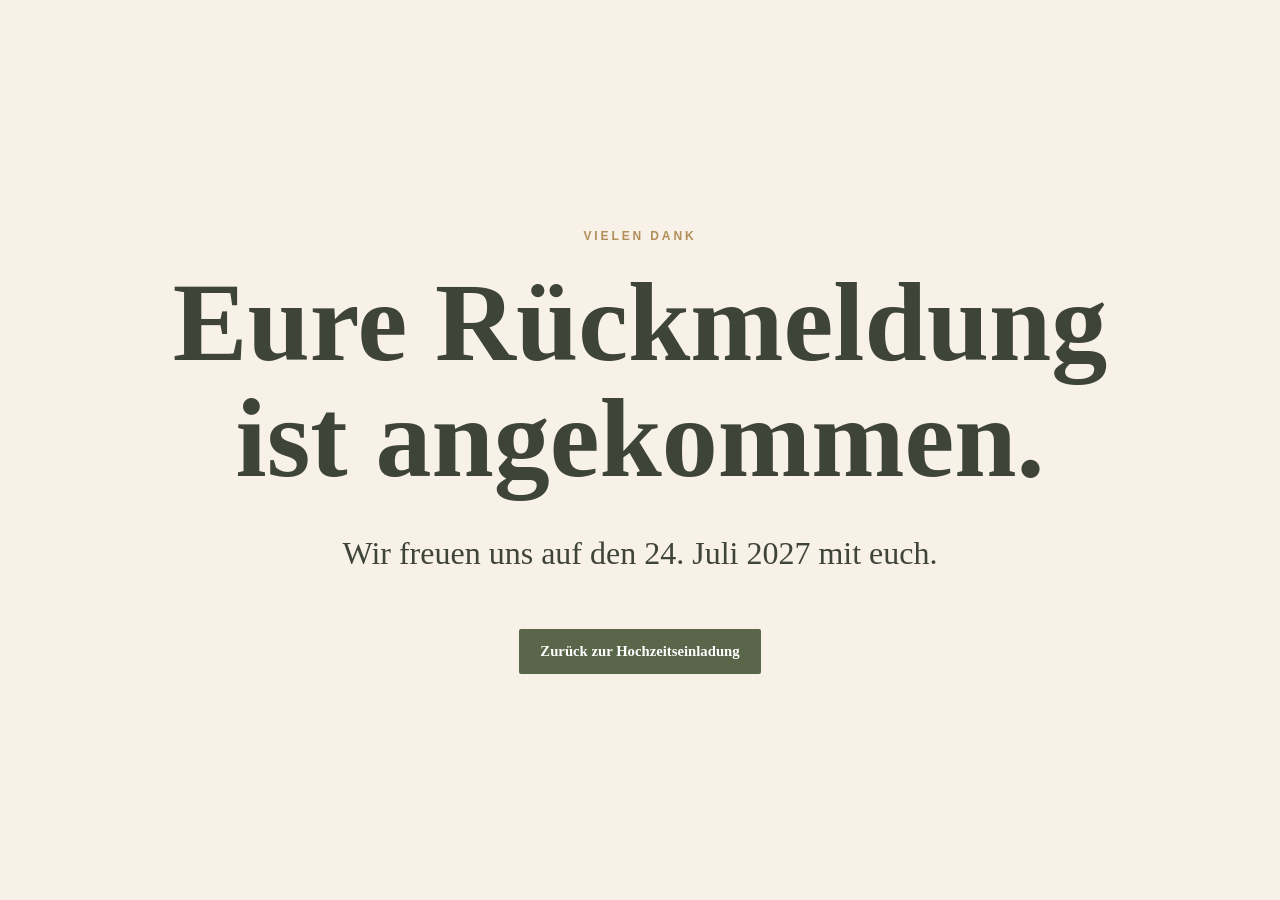
==== danke.html @ 989908ff "Add files via upload" ====
<!doctype html><html lang="de"><head><meta charset="utf-8"><meta name="viewport" content="width=device-width,initial-scale=1"><title>Danke | Swantje & Sören</title><link rel="stylesheet" href="styles.css"></head><body><main class="section" style="min-height:100vh;display:grid;place-items:center;text-align:center"><div><p class="kicker">Vielen Dank</p><h1 style="font-size:clamp(3rem,9vw,7rem)">Eure Rückmeldung<br>ist angekommen.</h1><p class="lead">Wir freuen uns auf den 24. Juli 2027 mit euch.</p><a class="primary-button" href="./">Zurück zur Hochzeitseinladung</a></div></main></body></html>
---- styles.css ----
:root{--cream:#f7f1e7;--paper:#fffdf9;--olive:#59664a;--olive2:#758067;--sage:#e8ecdf;--gold:#b28e58;--ink:#3f4439;--muted:#6d7468;--shadow:0 20px 60px rgba(60,67,52,.13)}
*{box-sizing:border-box}html{scroll-behavior:smooth}body{margin:0;background:var(--cream);color:var(--ink);font-family:Inter,Arial,sans-serif;line-height:1.7}img{display:block;max-width:100%}a{color:inherit}h1,h2,h3{font-family:"Cormorant Garamond",Georgia,serif;line-height:1.04;margin:.15em 0 .3em}h2{font-size:clamp(3rem,6vw,5.4rem);font-weight:500}h3{font-size:2rem}.kicker{text-transform:uppercase;letter-spacing:.24em;font-size:.75rem;font-weight:600;color:var(--gold);margin:0 0 12px}.lead{font-family:"Cormorant Garamond",Georgia,serif;font-size:clamp(1.35rem,2.5vw,2rem);line-height:1.45}.center{text-align:center}.narrow{max-width:850px;margin:auto}.section{position:relative;padding:110px max(7vw,28px);scroll-margin-top:76px}.section-head{max-width:800px;margin:0 auto 55px;text-align:center}.section-head>p:last-child{max-width:680px;margin:15px auto;color:var(--muted)}
.site-header{height:76px;display:flex;align-items:center;justify-content:space-between;position:fixed;inset:0 0 auto;z-index:20;padding:0 max(4vw,20px);background:rgba(247,241,231,.91);backdrop-filter:blur(14px);border-bottom:1px solid rgba(89,102,74,.14)}.brand{text-decoration:none;font:600 2rem "Cormorant Garamond"}.brand i,.footer-mark i{color:var(--gold)}nav{display:flex;align-items:center;gap:23px}nav a{text-decoration:none;font-size:.86rem;font-weight:500}nav a:hover{color:var(--gold)}.nav-rsvp{background:var(--olive);color:#fff;padding:10px 15px;border-radius:2px}.menu-button{display:none;background:none;border:1px solid var(--olive);padding:7px 11px;color:var(--olive)}
.hero{min-height:100vh;position:relative;display:grid;place-items:center;text-align:center;color:#fff;overflow:hidden}.hero>img{position:absolute;inset:0;width:100%;height:100%;object-fit:cover;object-position:center 68%}.hero-shade{position:absolute;inset:0;background:linear-gradient(180deg,rgba(28,36,29,.22),rgba(28,36,29,.49))}.hero-content{position:relative;z-index:2;width:min(920px,90%);padding-top:70px;text-shadow:0 2px 24px rgba(0,0,0,.38)}.hero h1{font-family:Parisienne,cursive;font-size:clamp(4.2rem,11vw,8.4rem);font-weight:400}.hero h1 span{color:#e7c38e}.hero-date{font-family:"Cormorant Garamond";font-size:clamp(1.6rem,3vw,2.3rem);letter-spacing:.13em}.hero-copy{font-size:clamp(1rem,2vw,1.25rem);max-width:600px;margin:20px auto 35px}.outline-button{display:inline-block;border:1px solid rgba(255,255,255,.75);padding:13px 22px;text-decoration:none;background:rgba(255,255,255,.08)}
.botanical:before,.botanical:after{content:"";position:absolute;width:210px;height:110px;opacity:.14;background:radial-gradient(ellipse at 20% 50%,var(--olive) 0 19%,transparent 20%),radial-gradient(ellipse at 50% 25%,var(--olive) 0 18%,transparent 19%),radial-gradient(ellipse at 75% 55%,var(--olive) 0 17%,transparent 18%);transform:rotate(-28deg)}.botanical:before{left:1%;top:30px}.botanical:after{right:1%;bottom:30px;transform:rotate(150deg)}.countdown{display:flex;justify-content:center;gap:clamp(24px,7vw,80px);margin:45px 0}.countdown div{display:grid}.countdown strong{font:600 clamp(2.6rem,6vw,4.8rem) "Cormorant Garamond";color:var(--olive)}.countdown span{text-transform:uppercase;letter-spacing:.16em;font-size:.7rem;color:var(--muted)}.guest-badge{display:inline-block;color:var(--olive);border:1px solid rgba(89,102,74,.3);padding:8px 13px;font-size:.86rem}.sage{background:var(--sage)}
.timeline{max-width:850px;margin:auto}.timeline article{display:grid;grid-template-columns:130px 28px 1fr;gap:18px;min-height:125px}.timeline time{font-weight:600;color:var(--olive);padding-top:4px}.marker{width:14px;height:14px;border-radius:50%;background:var(--olive);margin-top:7px;position:relative}.marker:after{content:"";position:absolute;top:14px;left:6px;width:1px;height:110px;background:#b9c2ae}.timeline article:last-child .marker:after{display:none}.marker-gold{background:var(--gold)}.timeline h3{margin:0}.timeline p{margin:7px 0;color:var(--muted)}
.cards{display:grid;grid-template-columns:repeat(2,minmax(0,1fr));gap:26px;max-width:1000px;margin:auto}.card{background:var(--paper);padding:45px;box-shadow:var(--shadow);border-top:3px solid var(--olive)}.card-number{font:600 1rem "Cormorant Garamond";color:var(--gold)}.text-link,.secondary-link{display:inline-block;margin-top:12px;color:var(--olive);font-weight:600;text-underline-offset:4px}.notice{max-width:1000px;margin:30px auto 0;border-left:3px solid var(--gold);background:#f0e6d5;padding:22px 26px}.dresscode{max-width:800px;margin:65px auto 0;text-align:center}.dresscode>div{display:inline-grid;margin:16px 34px}.dresscode span{font-size:.75rem;text-transform:uppercase;letter-spacing:.14em;color:var(--muted)}.dresscode strong{font:600 1.8rem "Cormorant Garamond"}
.photo-split,.gift-section{display:grid;grid-template-columns:1.1fr .9fr;padding:0;background:var(--paper);align-items:stretch}.photo-split img,.gift-section img{width:100%;height:100%;min-height:660px;object-fit:cover}.photo-copy,.gift-section>div{padding:110px max(7vw,45px);display:flex;flex-direction:column;justify-content:center}.primary-button{display:inline-block;width:max-content;border:0;background:var(--olive);color:#fff;padding:14px 21px;text-decoration:none;font:600 .92rem Inter;cursor:pointer;border-radius:2px;margin-top:20px}.primary-button:hover{background:#46523b}.witnesses{display:grid;grid-template-columns:repeat(2,1fr);gap:25px;max-width:800px;margin:auto}.witnesses article{text-align:center;background:var(--paper);padding:42px;box-shadow:var(--shadow)}.initial{width:74px;height:74px;margin:auto;border:1px solid var(--gold);border-radius:50%;display:grid;place-items:center;color:var(--gold);font:600 2.2rem "Cormorant Garamond"}.witnesses a{text-decoration:none;color:var(--olive);font-weight:600}.gift-section{background:var(--cream)}.gift-section img{order:2}.gift-section .lead{max-width:650px}.rsvp-form{max-width:850px;margin:auto;background:var(--paper);padding:clamp(28px,5vw,58px);box-shadow:var(--shadow)}.form-grid{display:grid;grid-template-columns:1fr 1fr;gap:22px}.form-grid label{font-weight:600;font-size:.9rem}.full{grid-column:1/-1}input,textarea{display:block;width:100%;margin-top:8px;padding:14px 15px;border:1px solid #c9d0c1;background:#fff;font:inherit;border-radius:2px}input:focus,textarea:focus{outline:2px solid #aab59e;border-color:transparent}fieldset{border:0;padding:3px 0}legend{font-weight:600;margin-bottom:8px}.choice,.consent{display:flex;gap:10px;align-items:flex-start;font-weight:400!important}.choice input,.consent input{width:auto;margin-top:5px}.consent{font-size:.78rem!important;color:var(--muted)}.form-note{font-size:.74rem;color:var(--muted);margin-top:18px}.honeypot{position:absolute!important;left:-9999px!important}.hidden-by-group{display:none!important}footer{text-align:center;background:#37402f;color:#fff;padding:48px}.footer-mark{font:400 2.5rem Parisienne}footer p{letter-spacing:.13em}
@media(max-width:980px){nav{gap:13px}nav a{font-size:.78rem}}
@media(max-width:780px){.site-header{height:68px}.menu-button{display:block}nav{display:none;position:absolute;top:68px;left:0;right:0;background:var(--cream);padding:25px;flex-direction:column;align-items:stretch;box-shadow:var(--shadow)}nav.open{display:flex}.section{padding:82px 24px}.hero>img{object-position:center}.cards,.witnesses,.photo-split,.gift-section{grid-template-columns:1fr}.photo-split img,.gift-section img{min-height:360px}.photo-copy,.gift-section>div{padding:70px 28px}.gift-section img{order:0}.timeline article{grid-template-columns:90px 20px 1fr;gap:10px}.form-grid{grid-template-columns:1fr}.full{grid-column:1}.countdown{gap:22px}.botanical:before,.botanical:after{width:120px;height:70px}.dresscode>div{display:grid;margin:12px}.card{padding:30px}}
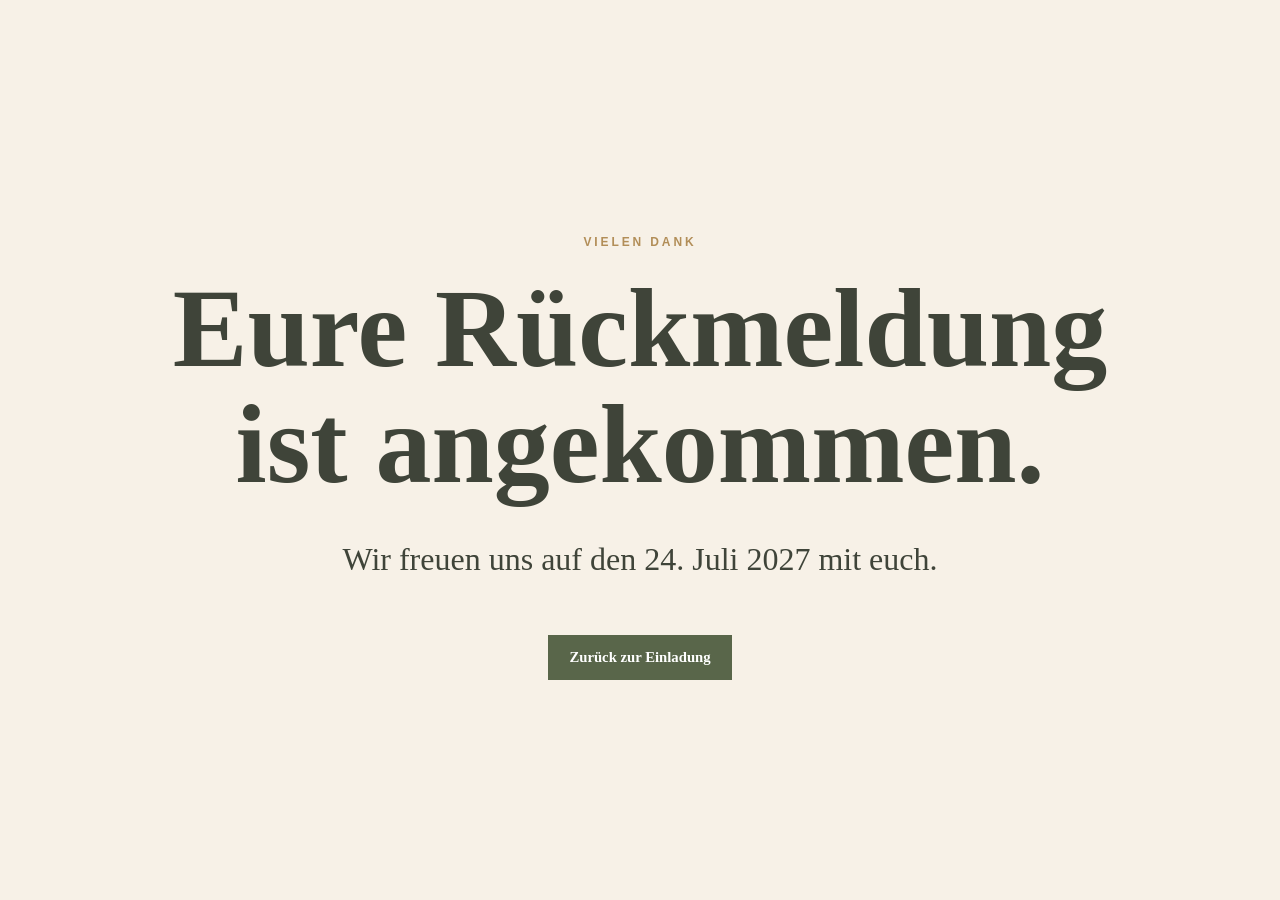
==== commit 74ca2b99: "Add files via upload 2.0" ====
--- a/danke.html
+++ b/danke.html
@@ -1 +1 @@
-<!doctype html><html lang="de"><head><meta charset="utf-8"><meta name="viewport" content="width=device-width,initial-scale=1"><title>Danke | Swantje & Sören</title><link rel="stylesheet" href="styles.css"></head><body><main class="section" style="min-height:100vh;display:grid;place-items:center;text-align:center"><div><p class="kicker">Vielen Dank</p><h1 style="font-size:clamp(3rem,9vw,7rem)">Eure Rückmeldung<br>ist angekommen.</h1><p class="lead">Wir freuen uns auf den 24. Juli 2027 mit euch.</p><a class="primary-button" href="./">Zurück zur Hochzeitseinladung</a></div></main></body></html>+<!doctype html><html lang="de"><head><meta charset="utf-8"><meta name="viewport" content="width=device-width,initial-scale=1"><title>Danke | Swantje & Sören</title><link rel="stylesheet" href="styles.css"></head><body><main class="section" style="min-height:100vh;display:grid;place-items:center;text-align:center"><div><p class="kicker">Vielen Dank</p><h1 style="font-size:clamp(3rem,9vw,7rem)">Eure Rückmeldung<br>ist angekommen.</h1><p class="lead">Wir freuen uns auf den 24. Juli 2027 mit euch.</p><a class="primary-button" href="./">Zurück zur Einladung</a></div></main></body></html>
--- a/styles.css
+++ b/styles.css
@@ -1,11 +1 @@
-
-:root{--cream:#f7f1e7;--paper:#fffdf9;--olive:#59664a;--olive2:#758067;--sage:#e8ecdf;--gold:#b28e58;--ink:#3f4439;--muted:#6d7468;--shadow:0 20px 60px rgba(60,67,52,.13)}
-*{box-sizing:border-box}html{scroll-behavior:smooth}body{margin:0;background:var(--cream);color:var(--ink);font-family:Inter,Arial,sans-serif;line-height:1.7}img{display:block;max-width:100%}a{color:inherit}h1,h2,h3{font-family:"Cormorant Garamond",Georgia,serif;line-height:1.04;margin:.15em 0 .3em}h2{font-size:clamp(3rem,6vw,5.4rem);font-weight:500}h3{font-size:2rem}.kicker{text-transform:uppercase;letter-spacing:.24em;font-size:.75rem;font-weight:600;color:var(--gold);margin:0 0 12px}.lead{font-family:"Cormorant Garamond",Georgia,serif;font-size:clamp(1.35rem,2.5vw,2rem);line-height:1.45}.center{text-align:center}.narrow{max-width:850px;margin:auto}.section{position:relative;padding:110px max(7vw,28px);scroll-margin-top:76px}.section-head{max-width:800px;margin:0 auto 55px;text-align:center}.section-head>p:last-child{max-width:680px;margin:15px auto;color:var(--muted)}
-.site-header{height:76px;display:flex;align-items:center;justify-content:space-between;position:fixed;inset:0 0 auto;z-index:20;padding:0 max(4vw,20px);background:rgba(247,241,231,.91);backdrop-filter:blur(14px);border-bottom:1px solid rgba(89,102,74,.14)}.brand{text-decoration:none;font:600 2rem "Cormorant Garamond"}.brand i,.footer-mark i{color:var(--gold)}nav{display:flex;align-items:center;gap:23px}nav a{text-decoration:none;font-size:.86rem;font-weight:500}nav a:hover{color:var(--gold)}.nav-rsvp{background:var(--olive);color:#fff;padding:10px 15px;border-radius:2px}.menu-button{display:none;background:none;border:1px solid var(--olive);padding:7px 11px;color:var(--olive)}
-.hero{min-height:100vh;position:relative;display:grid;place-items:center;text-align:center;color:#fff;overflow:hidden}.hero>img{position:absolute;inset:0;width:100%;height:100%;object-fit:cover;object-position:center 68%}.hero-shade{position:absolute;inset:0;background:linear-gradient(180deg,rgba(28,36,29,.22),rgba(28,36,29,.49))}.hero-content{position:relative;z-index:2;width:min(920px,90%);padding-top:70px;text-shadow:0 2px 24px rgba(0,0,0,.38)}.hero h1{font-family:Parisienne,cursive;font-size:clamp(4.2rem,11vw,8.4rem);font-weight:400}.hero h1 span{color:#e7c38e}.hero-date{font-family:"Cormorant Garamond";font-size:clamp(1.6rem,3vw,2.3rem);letter-spacing:.13em}.hero-copy{font-size:clamp(1rem,2vw,1.25rem);max-width:600px;margin:20px auto 35px}.outline-button{display:inline-block;border:1px solid rgba(255,255,255,.75);padding:13px 22px;text-decoration:none;background:rgba(255,255,255,.08)}
-.botanical:before,.botanical:after{content:"";position:absolute;width:210px;height:110px;opacity:.14;background:radial-gradient(ellipse at 20% 50%,var(--olive) 0 19%,transparent 20%),radial-gradient(ellipse at 50% 25%,var(--olive) 0 18%,transparent 19%),radial-gradient(ellipse at 75% 55%,var(--olive) 0 17%,transparent 18%);transform:rotate(-28deg)}.botanical:before{left:1%;top:30px}.botanical:after{right:1%;bottom:30px;transform:rotate(150deg)}.countdown{display:flex;justify-content:center;gap:clamp(24px,7vw,80px);margin:45px 0}.countdown div{display:grid}.countdown strong{font:600 clamp(2.6rem,6vw,4.8rem) "Cormorant Garamond";color:var(--olive)}.countdown span{text-transform:uppercase;letter-spacing:.16em;font-size:.7rem;color:var(--muted)}.guest-badge{display:inline-block;color:var(--olive);border:1px solid rgba(89,102,74,.3);padding:8px 13px;font-size:.86rem}.sage{background:var(--sage)}
-.timeline{max-width:850px;margin:auto}.timeline article{display:grid;grid-template-columns:130px 28px 1fr;gap:18px;min-height:125px}.timeline time{font-weight:600;color:var(--olive);padding-top:4px}.marker{width:14px;height:14px;border-radius:50%;background:var(--olive);margin-top:7px;position:relative}.marker:after{content:"";position:absolute;top:14px;left:6px;width:1px;height:110px;background:#b9c2ae}.timeline article:last-child .marker:after{display:none}.marker-gold{background:var(--gold)}.timeline h3{margin:0}.timeline p{margin:7px 0;color:var(--muted)}
-.cards{display:grid;grid-template-columns:repeat(2,minmax(0,1fr));gap:26px;max-width:1000px;margin:auto}.card{background:var(--paper);padding:45px;box-shadow:var(--shadow);border-top:3px solid var(--olive)}.card-number{font:600 1rem "Cormorant Garamond";color:var(--gold)}.text-link,.secondary-link{display:inline-block;margin-top:12px;color:var(--olive);font-weight:600;text-underline-offset:4px}.notice{max-width:1000px;margin:30px auto 0;border-left:3px solid var(--gold);background:#f0e6d5;padding:22px 26px}.dresscode{max-width:800px;margin:65px auto 0;text-align:center}.dresscode>div{display:inline-grid;margin:16px 34px}.dresscode span{font-size:.75rem;text-transform:uppercase;letter-spacing:.14em;color:var(--muted)}.dresscode strong{font:600 1.8rem "Cormorant Garamond"}
-.photo-split,.gift-section{display:grid;grid-template-columns:1.1fr .9fr;padding:0;background:var(--paper);align-items:stretch}.photo-split img,.gift-section img{width:100%;height:100%;min-height:660px;object-fit:cover}.photo-copy,.gift-section>div{padding:110px max(7vw,45px);display:flex;flex-direction:column;justify-content:center}.primary-button{display:inline-block;width:max-content;border:0;background:var(--olive);color:#fff;padding:14px 21px;text-decoration:none;font:600 .92rem Inter;cursor:pointer;border-radius:2px;margin-top:20px}.primary-button:hover{background:#46523b}.witnesses{display:grid;grid-template-columns:repeat(2,1fr);gap:25px;max-width:800px;margin:auto}.witnesses article{text-align:center;background:var(--paper);padding:42px;box-shadow:var(--shadow)}.initial{width:74px;height:74px;margin:auto;border:1px solid var(--gold);border-radius:50%;display:grid;place-items:center;color:var(--gold);font:600 2.2rem "Cormorant Garamond"}.witnesses a{text-decoration:none;color:var(--olive);font-weight:600}.gift-section{background:var(--cream)}.gift-section img{order:2}.gift-section .lead{max-width:650px}.rsvp-form{max-width:850px;margin:auto;background:var(--paper);padding:clamp(28px,5vw,58px);box-shadow:var(--shadow)}.form-grid{display:grid;grid-template-columns:1fr 1fr;gap:22px}.form-grid label{font-weight:600;font-size:.9rem}.full{grid-column:1/-1}input,textarea{display:block;width:100%;margin-top:8px;padding:14px 15px;border:1px solid #c9d0c1;background:#fff;font:inherit;border-radius:2px}input:focus,textarea:focus{outline:2px solid #aab59e;border-color:transparent}fieldset{border:0;padding:3px 0}legend{font-weight:600;margin-bottom:8px}.choice,.consent{display:flex;gap:10px;align-items:flex-start;font-weight:400!important}.choice input,.consent input{width:auto;margin-top:5px}.consent{font-size:.78rem!important;color:var(--muted)}.form-note{font-size:.74rem;color:var(--muted);margin-top:18px}.honeypot{position:absolute!important;left:-9999px!important}.hidden-by-group{display:none!important}footer{text-align:center;background:#37402f;color:#fff;padding:48px}.footer-mark{font:400 2.5rem Parisienne}footer p{letter-spacing:.13em}
-@media(max-width:980px){nav{gap:13px}nav a{font-size:.78rem}}
-@media(max-width:780px){.site-header{height:68px}.menu-button{display:block}nav{display:none;position:absolute;top:68px;left:0;right:0;background:var(--cream);padding:25px;flex-direction:column;align-items:stretch;box-shadow:var(--shadow)}nav.open{display:flex}.section{padding:82px 24px}.hero>img{object-position:center}.cards,.witnesses,.photo-split,.gift-section{grid-template-columns:1fr}.photo-split img,.gift-section img{min-height:360px}.photo-copy,.gift-section>div{padding:70px 28px}.gift-section img{order:0}.timeline article{grid-template-columns:90px 20px 1fr;gap:10px}.form-grid{grid-template-columns:1fr}.full{grid-column:1}.countdown{gap:22px}.botanical:before,.botanical:after{width:120px;height:70px}.dresscode>div{display:grid;margin:12px}.card{padding:30px}}
+ :root{--cream:#f7f1e7;--paper:#fffdf9;--olive:#59664a;--sage:#e8ecdf;--gold:#b28e58;--ink:#3f4439;--muted:#6d7468;--shadow:0 20px 60px rgba(60,67,52,.13)}*{box-sizing:border-box}html{scroll-behavior:smooth}body{margin:0;background:var(--cream);color:var(--ink);font-family:Inter,Arial,sans-serif;line-height:1.7}img{display:block;max-width:100%}a{color:inherit}h1,h2,h3{font-family:"Cormorant Garamond",Georgia,serif;line-height:1.04;margin:.15em 0 .3em}h2{font-size:clamp(3rem,6vw,5.4rem);font-weight:500}h3{font-size:2rem}.kicker{text-transform:uppercase;letter-spacing:.24em;font-size:.75rem;font-weight:600;color:var(--gold)}.lead{font-family:"Cormorant Garamond",Georgia,serif;font-size:clamp(1.35rem,2.5vw,2rem);line-height:1.45}.center{text-align:center}.narrow{max-width:850px;margin:auto}.section{position:relative;padding:110px max(7vw,28px);scroll-margin-top:76px}.section-head{max-width:800px;margin:0 auto 55px;text-align:center}.site-header{height:76px;display:flex;align-items:center;justify-content:flex-end;position:fixed;inset:0 0 auto;z-index:20;padding:0 max(4vw,20px);background:rgba(247,241,231,.93);backdrop-filter:blur(14px);border-bottom:1px solid rgba(89,102,74,.14);overflow:hidden}.oak-header{position:absolute;left:28px;font:4rem Georgia;color:rgba(89,102,74,.15);transform:rotate(-18deg)}nav{display:flex;align-items:center;gap:23px}nav a{text-decoration:none;font-size:.86rem;font-weight:500}.nav-rsvp{background:var(--olive);color:#fff;padding:10px 15px}.menu-button{display:none;background:none;border:1px solid var(--olive);padding:7px 11px}.hero{min-height:100vh;position:relative;display:grid;place-items:center;text-align:center;color:#fff}.hero>img{position:absolute;inset:0;width:100%;height:100%;object-fit:cover;object-position:center 68%}.hero-shade{position:absolute;inset:0;background:linear-gradient(rgba(28,36,29,.18),rgba(28,36,29,.5))}.hero-content{position:relative;z-index:2;width:min(1100px,94%);padding-top:60px;text-shadow:0 2px 24px #0008}.hero h1{font-family:Parisienne,cursive;font-size:clamp(4rem,11vw,9rem);font-weight:400;white-space:nowrap}.hero h1 span{color:#e7c38e}.hero-date{font:clamp(1.6rem,3vw,2.3rem) "Cormorant Garamond";letter-spacing:.13em}.hero-copy{font-size:clamp(1rem,2vw,1.25rem)}.botanical:before,.botanical:after{content:"❧";position:absolute;font:8rem Georgia;color:rgba(89,102,74,.12)}.botanical:before{left:3%;top:25px;transform:rotate(-30deg)}.botanical:after{right:3%;bottom:25px;transform:rotate(150deg)}.countdown{display:flex;justify-content:center;gap:clamp(24px,7vw,80px);margin:45px 0}.countdown div{display:grid}.countdown strong{font:600 clamp(2.6rem,6vw,4.8rem) "Cormorant Garamond";color:var(--olive)}.countdown span{text-transform:uppercase;letter-spacing:.16em;font-size:.7rem}.sage{background:var(--sage)}.timeline{max-width:900px;margin:auto}.timeline article{display:grid;grid-template-columns:130px 28px 1fr;gap:18px;min-height:135px}.timeline time{font-weight:600;color:var(--olive)}.marker{width:14px;height:14px;border-radius:50%;background:var(--olive);position:relative;margin-top:7px}.marker:after{content:"";position:absolute;top:14px;left:6px;width:1px;height:125px;background:#b9c2ae}.timeline article:last-child .marker:after{display:none}.marker-gold{background:var(--gold)}.timeline p{margin:7px 0;color:var(--muted)}.location{border-left:2px solid var(--gold);padding-left:13px}.dress span{font-size:.7rem;text-transform:uppercase;letter-spacing:.12em;color:var(--gold);margin-right:8px}.text-link,.secondary-link{display:inline-block;margin-top:10px;color:var(--olive);font-weight:600;text-underline-offset:4px}.notice{max-width:900px;margin:35px auto 0;background:#f0e6d5;border-left:4px solid var(--gold);padding:22px 26px}.photo-split,.gift-section{display:grid;grid-template-columns:1.1fr .9fr;background:var(--paper)}.photo-split img,.gift-section img{width:100%;height:100%;min-height:660px;object-fit:cover}.photo-copy,.gift-section>div{padding:110px max(7vw,45px);display:flex;flex-direction:column;justify-content:center}.primary-button{display:inline-block;width:max-content;border:0;background:var(--olive);color:#fff;padding:14px 21px;text-decoration:none;font:600 .92rem Inter;cursor:pointer;margin-top:20px}.witnesses{display:grid;grid-template-columns:repeat(2,1fr);gap:28px;max-width:900px;margin:auto}.witnesses article{text-align:center;background:var(--paper);padding:26px;box-shadow:var(--shadow)}.witness-img{width:100%;height:330px;object-fit:cover;object-position:center;border-bottom:3px solid var(--gold);margin-bottom:22px}.witnesses a{color:var(--olive);font-weight:600;text-decoration:none}.gift-section img{order:2}.kids-box{max-width:850px;margin:0 auto 32px;text-align:center;background:#f0e6d5;padding:27px;border-left:4px solid var(--gold)}.deadline-box{max-width:900px;margin:35px auto;padding:35px;text-align:center;border:3px solid var(--gold);background:#fff}.deadline-box strong{display:block;font:600 clamp(1.8rem,4vw,3rem) "Cormorant Garamond";text-decoration:underline}.deadline-box span{display:block;font:600 clamp(2.5rem,6vw,5rem) "Cormorant Garamond";color:var(--olive)}.rsvp-form{max-width:850px;margin:auto;background:var(--paper);padding:clamp(28px,5vw,58px);box-shadow:var(--shadow)}.form-grid{display:grid;grid-template-columns:1fr 1fr;gap:22px}.form-grid label{font-weight:600;font-size:.9rem}.full{grid-column:1/-1}input,textarea{display:block;width:100%;margin-top:8px;padding:14px;border:1px solid #c9d0c1;font:inherit}fieldset{border:0;padding:3px 0}.choice,.consent{display:flex;gap:10px;align-items:flex-start;font-weight:400!important}.choice input,.consent input{width:auto}.consent{font-size:.78rem!important;color:var(--muted)}.form-note{font-size:.74rem;color:var(--muted)}.honeypot{position:absolute!important;left:-9999px!important}.hidden-by-group{display:none!important}footer{text-align:center;background:#37402f;color:#fff;padding:48px}.footer-mark{font:2.5rem Parisienne}.footer-mark i{color:var(--gold)}@media(max-width:780px){.site-header{height:68px}.oak-header{left:15px;font-size:3rem}.menu-button{display:block}nav{display:none;position:absolute;top:68px;left:0;right:0;background:var(--cream);padding:25px;flex-direction:column;align-items:stretch}nav.open{display:flex}.section{padding:82px 24px}.hero h1{white-space:normal;line-height:.95}.witnesses,.photo-split,.gift-section{grid-template-columns:1fr}.photo-split img,.gift-section img{min-height:360px}.photo-copy,.gift-section>div{padding:70px 28px}.gift-section img{order:0}.timeline article{grid-template-columns:90px 20px 1fr;gap:10px}.form-grid{grid-template-columns:1fr}.full{grid-column:1}.witness-img{height:300px}}
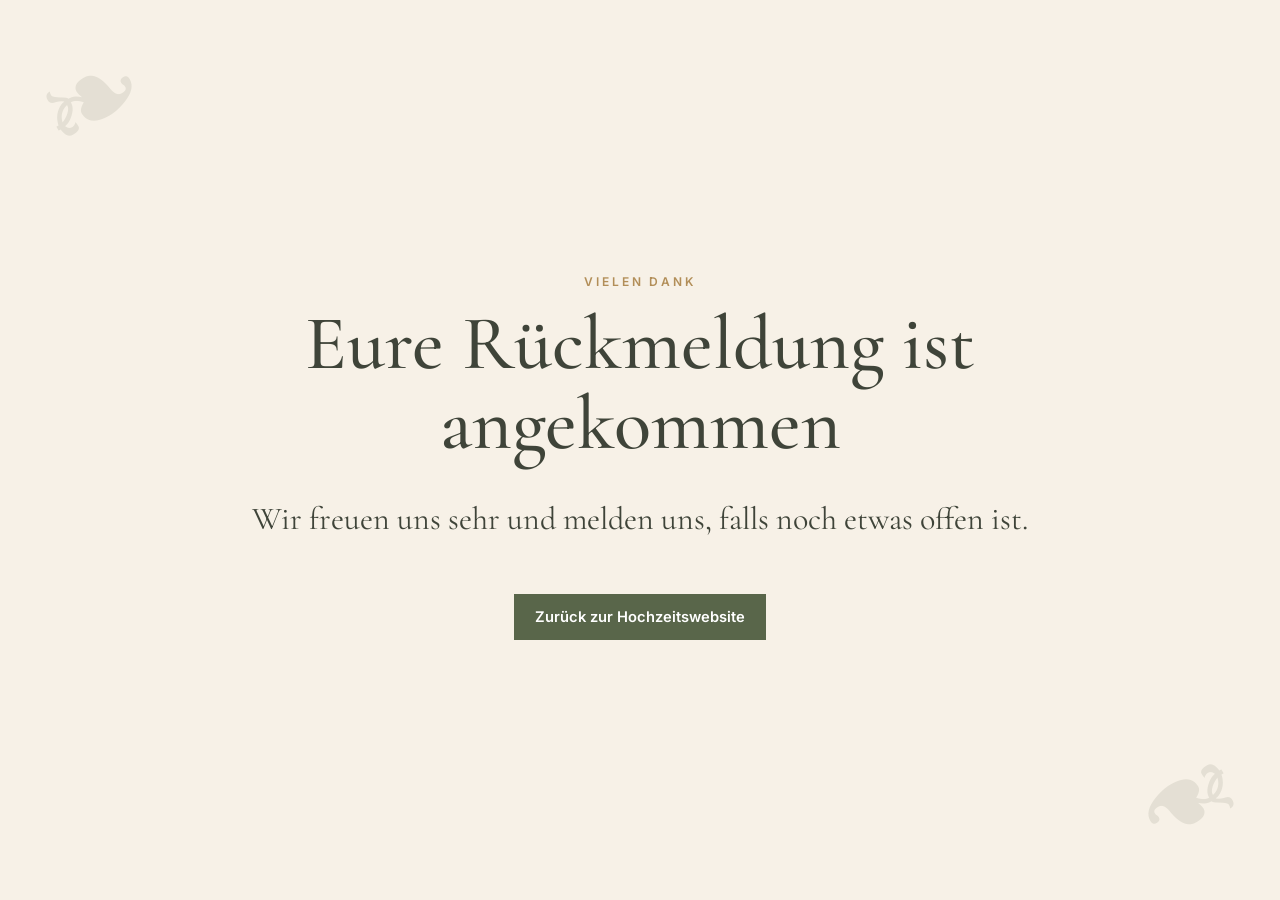
==== commit a96300a8: "Add files via upload" ====
--- a/danke.html
+++ b/danke.html
@@ -1 +1,23 @@
-<!doctype html><html lang="de"><head><meta charset="utf-8"><meta name="viewport" content="width=device-width,initial-scale=1"><title>Danke | Swantje & Sören</title><link rel="stylesheet" href="styles.css"></head><body><main class="section" style="min-height:100vh;display:grid;place-items:center;text-align:center"><div><p class="kicker">Vielen Dank</p><h1 style="font-size:clamp(3rem,9vw,7rem)">Eure Rückmeldung<br>ist angekommen.</h1><p class="lead">Wir freuen uns auf den 24. Juli 2027 mit euch.</p><a class="primary-button" href="./">Zurück zur Einladung</a></div></main></body></html>+<!doctype html>
+<html lang="de">
+<head>
+  <meta charset="utf-8">
+  <meta name="viewport" content="width=device-width, initial-scale=1">
+  <meta name="theme-color" content="#59664a">
+  <title>Vielen Dank | Swantje &amp; Sören</title>
+  <link rel="preconnect" href="https://fonts.googleapis.com">
+  <link rel="preconnect" href="https://fonts.gstatic.com" crossorigin>
+  <link href="https://fonts.googleapis.com/css2?family=Cormorant+Garamond:wght@500;600&amp;family=Inter:wght@400;500;600&amp;family=Parisienne&amp;display=swap" rel="stylesheet">
+  <link rel="stylesheet" href="styles.css">
+</head>
+<body>
+  <main class="section botanical" style="min-height:100vh;display:grid;place-items:center;text-align:center;">
+    <div class="narrow">
+      <p class="kicker">Vielen Dank</p>
+      <h2>Eure Rückmeldung ist angekommen</h2>
+      <p class="lead">Wir freuen uns sehr und melden uns, falls noch etwas offen ist.</p>
+      <a class="primary-button" href="index.html">Zurück zur Hochzeitswebsite</a>
+    </div>
+  </main>
+</body>
+</html>
--- a/styles.css
+++ b/styles.css
@@ -1 +1,12 @@
- :root{--cream:#f7f1e7;--paper:#fffdf9;--olive:#59664a;--sage:#e8ecdf;--gold:#b28e58;--ink:#3f4439;--muted:#6d7468;--shadow:0 20px 60px rgba(60,67,52,.13)}*{box-sizing:border-box}html{scroll-behavior:smooth}body{margin:0;background:var(--cream);color:var(--ink);font-family:Inter,Arial,sans-serif;line-height:1.7}img{display:block;max-width:100%}a{color:inherit}h1,h2,h3{font-family:"Cormorant Garamond",Georgia,serif;line-height:1.04;margin:.15em 0 .3em}h2{font-size:clamp(3rem,6vw,5.4rem);font-weight:500}h3{font-size:2rem}.kicker{text-transform:uppercase;letter-spacing:.24em;font-size:.75rem;font-weight:600;color:var(--gold)}.lead{font-family:"Cormorant Garamond",Georgia,serif;font-size:clamp(1.35rem,2.5vw,2rem);line-height:1.45}.center{text-align:center}.narrow{max-width:850px;margin:auto}.section{position:relative;padding:110px max(7vw,28px);scroll-margin-top:76px}.section-head{max-width:800px;margin:0 auto 55px;text-align:center}.site-header{height:76px;display:flex;align-items:center;justify-content:flex-end;position:fixed;inset:0 0 auto;z-index:20;padding:0 max(4vw,20px);background:rgba(247,241,231,.93);backdrop-filter:blur(14px);border-bottom:1px solid rgba(89,102,74,.14);overflow:hidden}.oak-header{position:absolute;left:28px;font:4rem Georgia;color:rgba(89,102,74,.15);transform:rotate(-18deg)}nav{display:flex;align-items:center;gap:23px}nav a{text-decoration:none;font-size:.86rem;font-weight:500}.nav-rsvp{background:var(--olive);color:#fff;padding:10px 15px}.menu-button{display:none;background:none;border:1px solid var(--olive);padding:7px 11px}.hero{min-height:100vh;position:relative;display:grid;place-items:center;text-align:center;color:#fff}.hero>img{position:absolute;inset:0;width:100%;height:100%;object-fit:cover;object-position:center 68%}.hero-shade{position:absolute;inset:0;background:linear-gradient(rgba(28,36,29,.18),rgba(28,36,29,.5))}.hero-content{position:relative;z-index:2;width:min(1100px,94%);padding-top:60px;text-shadow:0 2px 24px #0008}.hero h1{font-family:Parisienne,cursive;font-size:clamp(4rem,11vw,9rem);font-weight:400;white-space:nowrap}.hero h1 span{color:#e7c38e}.hero-date{font:clamp(1.6rem,3vw,2.3rem) "Cormorant Garamond";letter-spacing:.13em}.hero-copy{font-size:clamp(1rem,2vw,1.25rem)}.botanical:before,.botanical:after{content:"❧";position:absolute;font:8rem Georgia;color:rgba(89,102,74,.12)}.botanical:before{left:3%;top:25px;transform:rotate(-30deg)}.botanical:after{right:3%;bottom:25px;transform:rotate(150deg)}.countdown{display:flex;justify-content:center;gap:clamp(24px,7vw,80px);margin:45px 0}.countdown div{display:grid}.countdown strong{font:600 clamp(2.6rem,6vw,4.8rem) "Cormorant Garamond";color:var(--olive)}.countdown span{text-transform:uppercase;letter-spacing:.16em;font-size:.7rem}.sage{background:var(--sage)}.timeline{max-width:900px;margin:auto}.timeline article{display:grid;grid-template-columns:130px 28px 1fr;gap:18px;min-height:135px}.timeline time{font-weight:600;color:var(--olive)}.marker{width:14px;height:14px;border-radius:50%;background:var(--olive);position:relative;margin-top:7px}.marker:after{content:"";position:absolute;top:14px;left:6px;width:1px;height:125px;background:#b9c2ae}.timeline article:last-child .marker:after{display:none}.marker-gold{background:var(--gold)}.timeline p{margin:7px 0;color:var(--muted)}.location{border-left:2px solid var(--gold);padding-left:13px}.dress span{font-size:.7rem;text-transform:uppercase;letter-spacing:.12em;color:var(--gold);margin-right:8px}.text-link,.secondary-link{display:inline-block;margin-top:10px;color:var(--olive);font-weight:600;text-underline-offset:4px}.notice{max-width:900px;margin:35px auto 0;background:#f0e6d5;border-left:4px solid var(--gold);padding:22px 26px}.photo-split,.gift-section{display:grid;grid-template-columns:1.1fr .9fr;background:var(--paper)}.photo-split img,.gift-section img{width:100%;height:100%;min-height:660px;object-fit:cover}.photo-copy,.gift-section>div{padding:110px max(7vw,45px);display:flex;flex-direction:column;justify-content:center}.primary-button{display:inline-block;width:max-content;border:0;background:var(--olive);color:#fff;padding:14px 21px;text-decoration:none;font:600 .92rem Inter;cursor:pointer;margin-top:20px}.witnesses{display:grid;grid-template-columns:repeat(2,1fr);gap:28px;max-width:900px;margin:auto}.witnesses article{text-align:center;background:var(--paper);padding:26px;box-shadow:var(--shadow)}.witness-img{width:100%;height:330px;object-fit:cover;object-position:center;border-bottom:3px solid var(--gold);margin-bottom:22px}.witnesses a{color:var(--olive);font-weight:600;text-decoration:none}.gift-section img{order:2}.kids-box{max-width:850px;margin:0 auto 32px;text-align:center;background:#f0e6d5;padding:27px;border-left:4px solid var(--gold)}.deadline-box{max-width:900px;margin:35px auto;padding:35px;text-align:center;border:3px solid var(--gold);background:#fff}.deadline-box strong{display:block;font:600 clamp(1.8rem,4vw,3rem) "Cormorant Garamond";text-decoration:underline}.deadline-box span{display:block;font:600 clamp(2.5rem,6vw,5rem) "Cormorant Garamond";color:var(--olive)}.rsvp-form{max-width:850px;margin:auto;background:var(--paper);padding:clamp(28px,5vw,58px);box-shadow:var(--shadow)}.form-grid{display:grid;grid-template-columns:1fr 1fr;gap:22px}.form-grid label{font-weight:600;font-size:.9rem}.full{grid-column:1/-1}input,textarea{display:block;width:100%;margin-top:8px;padding:14px;border:1px solid #c9d0c1;font:inherit}fieldset{border:0;padding:3px 0}.choice,.consent{display:flex;gap:10px;align-items:flex-start;font-weight:400!important}.choice input,.consent input{width:auto}.consent{font-size:.78rem!important;color:var(--muted)}.form-note{font-size:.74rem;color:var(--muted)}.honeypot{position:absolute!important;left:-9999px!important}.hidden-by-group{display:none!important}footer{text-align:center;background:#37402f;color:#fff;padding:48px}.footer-mark{font:2.5rem Parisienne}.footer-mark i{color:var(--gold)}@media(max-width:780px){.site-header{height:68px}.oak-header{left:15px;font-size:3rem}.menu-button{display:block}nav{display:none;position:absolute;top:68px;left:0;right:0;background:var(--cream);padding:25px;flex-direction:column;align-items:stretch}nav.open{display:flex}.section{padding:82px 24px}.hero h1{white-space:normal;line-height:.95}.witnesses,.photo-split,.gift-section{grid-template-columns:1fr}.photo-split img,.gift-section img{min-height:360px}.photo-copy,.gift-section>div{padding:70px 28px}.gift-section img{order:0}.timeline article{grid-template-columns:90px 20px 1fr;gap:10px}.form-grid{grid-template-columns:1fr}.full{grid-column:1}.witness-img{height:300px}}
+:root{--cream:#f7f1e7;--paper:#fffdf9;--olive:#59664a;--sage:#e8ecdf;--gold:#b28e58;--ink:#3f4439;--muted:#6d7468;--shadow:0 20px 60px rgba(60,67,52,.13)}
+*{box-sizing:border-box}
+html{min-height:100%;overflow-x:hidden;overflow-y:auto;scroll-behavior:smooth}
+body{min-height:100%;margin:0;overflow-x:hidden;overflow-y:auto;background:var(--cream);color:var(--ink);font-family:Inter,Arial,sans-serif;line-height:1.7}
+img{display:block;max-width:100%}a{color:inherit}h1,h2,h3{font-family:"Cormorant Garamond",Georgia,serif;line-height:1.04;margin:.15em 0 .3em}h2{font-size:clamp(3rem,6vw,5.4rem);font-weight:500}h3{font-size:2rem}.kicker{text-transform:uppercase;letter-spacing:.24em;font-size:.75rem;font-weight:600;color:var(--gold)}.lead{font-family:"Cormorant Garamond",Georgia,serif;font-size:clamp(1.35rem,2.5vw,2rem);line-height:1.45}.center{text-align:center}.narrow{max-width:850px;margin:auto}.section{position:relative;padding:110px max(7vw,28px);scroll-margin-top:76px}.section-head{max-width:800px;margin:0 auto 55px;text-align:center}
+.site-header{height:76px;display:flex;align-items:center;justify-content:flex-end;position:fixed;inset:0 0 auto;z-index:20;padding:0 max(4vw,20px);background:rgba(247,241,231,.93);backdrop-filter:blur(14px);border-bottom:1px solid rgba(89,102,74,.14)}.oak-header{position:absolute;left:28px;font:4rem Georgia;color:rgba(89,102,74,.15);transform:rotate(-18deg)}nav{display:flex;align-items:center;gap:23px}nav a{text-decoration:none;font-size:.86rem;font-weight:500}.nav-rsvp{background:var(--olive);color:#fff;padding:10px 15px}.menu-button{display:none;background:none;border:1px solid var(--olive);padding:7px 11px;color:var(--ink)}
+.hero{min-height:100vh;position:relative;display:grid;place-items:center;text-align:center;color:#fff}.hero>img{position:absolute;inset:0;width:100%;height:100%;object-fit:cover;object-position:center 68%}.hero-shade{position:absolute;inset:0;background:linear-gradient(rgba(28,36,29,.18),rgba(28,36,29,.5))}.hero-content{position:relative;z-index:2;width:min(1100px,94%);padding-top:60px;text-shadow:0 2px 24px #0008}.hero h1{font-family:Parisienne,cursive;font-size:clamp(4rem,11vw,9rem);font-weight:400;white-space:nowrap}.hero h1 span{color:#e7c38e}.hero-date{font:clamp(1.6rem,3vw,2.3rem) "Cormorant Garamond";letter-spacing:.13em}.hero-copy{font-size:clamp(1rem,2vw,1.25rem)}
+.botanical:before,.botanical:after{content:"❧";position:absolute;font:8rem Georgia;color:rgba(89,102,74,.12)}.botanical:before{left:3%;top:25px;transform:rotate(-30deg)}.botanical:after{right:3%;bottom:25px;transform:rotate(150deg)}.countdown{display:flex;justify-content:center;gap:clamp(24px,7vw,80px);margin:45px 0}.countdown div{display:grid}.countdown strong{font:600 clamp(2.6rem,6vw,4.8rem) "Cormorant Garamond";color:var(--olive)}.countdown span{text-transform:uppercase;letter-spacing:.16em;font-size:.7rem}.sage{background:var(--sage)}
+.timeline{position:relative;max-width:900px;margin:auto}.timeline:before{content:"";position:absolute;top:8px;bottom:8px;left:161px;width:1px;background:#b9c2ae}.timeline article{position:relative;display:grid;grid-template-columns:130px 28px 1fr;gap:18px;min-height:135px}.timeline time{font-weight:600;color:var(--olive)}.marker{z-index:1;width:14px;height:14px;border-radius:50%;background:var(--olive);margin:7px auto 0;box-shadow:0 0 0 5px var(--sage)}.marker-gold{background:var(--gold)}.timeline p{margin:7px 0;color:var(--muted)}.location{border-left:2px solid var(--gold);padding-left:13px}.parking-note{display:inline-block;margin-top:4px;font-size:.88em;font-style:italic;opacity:.78}.dress{margin-top:5px!important}.dress span{font-size:.7rem;text-transform:uppercase;letter-spacing:.12em;color:var(--gold);margin-right:8px}.text-link,.secondary-link{display:inline-block;margin-top:8px;color:var(--olive);font-weight:600;text-underline-offset:4px}
+.photo-split,.gift-section{display:grid;grid-template-columns:1.1fr .9fr;background:var(--paper)}.photo-split img,.gift-section img{width:100%;height:100%;min-height:660px;object-fit:cover}.photo-copy,.gift-section>div{padding:110px max(7vw,45px);display:flex;flex-direction:column;justify-content:center}.primary-button{display:inline-block;width:max-content;border:0;background:var(--olive);color:#fff;padding:14px 21px;text-decoration:none;font:600 .92rem Inter;cursor:pointer;margin-top:20px}.witnesses{display:grid;grid-template-columns:repeat(2,1fr);gap:28px;max-width:900px;margin:auto}.witnesses article{text-align:center;background:var(--paper);padding:26px;box-shadow:var(--shadow)}.witness-img{width:100%;height:330px;object-fit:cover;object-position:center;border-bottom:3px solid var(--gold);margin-bottom:22px}.witnesses a{color:var(--olive);font-weight:600;text-decoration:none}.gift-section img{order:2}
+.rsvp-intro{max-width:760px;margin:0 auto 32px;text-align:center}.rsvp-intro p{margin:0;line-height:1.7}.rsvp-deadline{margin-top:12px!important;font-size:.92rem;color:var(--muted)}.rsvp-deadline strong{color:var(--olive);font-weight:600}.rsvp-form{max-width:850px;margin:auto;background:var(--paper);padding:clamp(28px,5vw,58px);box-shadow:var(--shadow)}.form-grid{display:grid;grid-template-columns:1fr 1fr;gap:22px}.form-grid label{font-weight:600;font-size:.9rem}.full{grid-column:1/-1}input,textarea{display:block;width:100%;margin-top:8px;padding:14px;border:1px solid #c9d0c1;font:inherit;background:#fff}fieldset{border:0;padding:3px 0}.choice,.consent{display:flex;gap:10px;align-items:flex-start;font-weight:400!important}.choice input,.consent input{width:auto;margin-top:7px}.consent{font-size:.78rem!important;color:var(--muted)}.form-note{font-size:.74rem;color:var(--muted)}.honeypot{position:absolute!important;left:-9999px!important}.hidden-by-group{display:none!important}footer{text-align:center;background:#37402f;color:#fff;padding:48px}.footer-mark{font:2.5rem Parisienne}.footer-mark i{color:var(--gold)}
+@media(max-width:780px){.site-header{height:68px;overflow:visible}.oak-header{left:15px;font-size:3rem}.menu-button{display:block}nav{display:none;position:absolute;top:68px;left:0;right:0;background:var(--cream);padding:25px;flex-direction:column;align-items:stretch;box-shadow:0 15px 30px rgba(60,67,52,.15)}nav.open{display:flex}.section{padding:82px 24px}.hero h1{white-space:normal;line-height:.95}.witnesses,.photo-split,.gift-section{grid-template-columns:1fr}.photo-split img,.gift-section img{min-height:360px}.photo-copy,.gift-section>div{padding:70px 28px}.gift-section img{order:0}.timeline:before{left:110px}.timeline article{grid-template-columns:90px 20px 1fr;gap:10px}.marker{width:12px;height:12px}.form-grid{grid-template-columns:1fr}.full{grid-column:1}.witness-img{height:300px}.rsvp-intro{text-align:left}.rsvp-deadline{font-size:.88rem}}
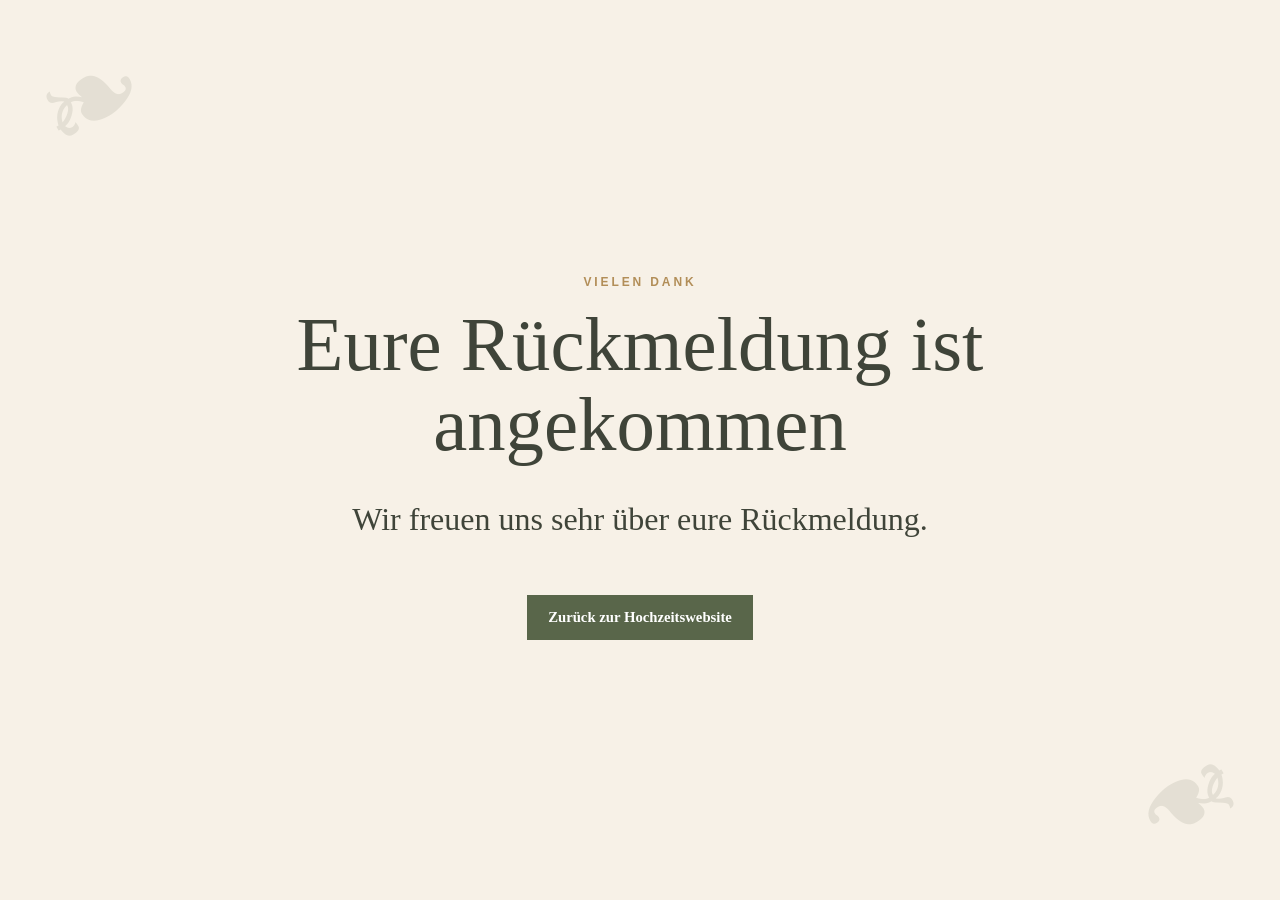
==== commit d5dba87e: "Add files via upload" ====
--- a/danke.html
+++ b/danke.html
@@ -1,23 +1 @@
-<!doctype html>
-<html lang="de">
-<head>
-  <meta charset="utf-8">
-  <meta name="viewport" content="width=device-width, initial-scale=1">
-  <meta name="theme-color" content="#59664a">
-  <title>Vielen Dank | Swantje &amp; Sören</title>
-  <link rel="preconnect" href="https://fonts.googleapis.com">
-  <link rel="preconnect" href="https://fonts.gstatic.com" crossorigin>
-  <link href="https://fonts.googleapis.com/css2?family=Cormorant+Garamond:wght@500;600&amp;family=Inter:wght@400;500;600&amp;family=Parisienne&amp;display=swap" rel="stylesheet">
-  <link rel="stylesheet" href="styles.css">
-</head>
-<body>
-  <main class="section botanical" style="min-height:100vh;display:grid;place-items:center;text-align:center;">
-    <div class="narrow">
-      <p class="kicker">Vielen Dank</p>
-      <h2>Eure Rückmeldung ist angekommen</h2>
-      <p class="lead">Wir freuen uns sehr und melden uns, falls noch etwas offen ist.</p>
-      <a class="primary-button" href="index.html">Zurück zur Hochzeitswebsite</a>
-    </div>
-  </main>
-</body>
-</html>
+<!doctype html><html lang="de"><head><meta charset="utf-8"><meta name="viewport" content="width=device-width,initial-scale=1"><title>Vielen Dank | Swantje &amp; Sören</title><link rel="stylesheet" href="styles.css"></head><body><main class="section botanical" style="min-height:100vh;display:grid;place-items:center;text-align:center"><div class="narrow"><p class="kicker">Vielen Dank</p><h2>Eure Rückmeldung ist angekommen</h2><p class="lead">Wir freuen uns sehr über eure Rückmeldung.</p><a class="primary-button" href="index.html">Zurück zur Hochzeitswebsite</a></div></main></body></html>
--- a/styles.css
+++ b/styles.css
@@ -1,12 +1,15 @@
-:root{--cream:#f7f1e7;--paper:#fffdf9;--olive:#59664a;--sage:#e8ecdf;--gold:#b28e58;--ink:#3f4439;--muted:#6d7468;--shadow:0 20px 60px rgba(60,67,52,.13)}
-*{box-sizing:border-box}
-html{min-height:100%;overflow-x:hidden;overflow-y:auto;scroll-behavior:smooth}
-body{min-height:100%;margin:0;overflow-x:hidden;overflow-y:auto;background:var(--cream);color:var(--ink);font-family:Inter,Arial,sans-serif;line-height:1.7}
-img{display:block;max-width:100%}a{color:inherit}h1,h2,h3{font-family:"Cormorant Garamond",Georgia,serif;line-height:1.04;margin:.15em 0 .3em}h2{font-size:clamp(3rem,6vw,5.4rem);font-weight:500}h3{font-size:2rem}.kicker{text-transform:uppercase;letter-spacing:.24em;font-size:.75rem;font-weight:600;color:var(--gold)}.lead{font-family:"Cormorant Garamond",Georgia,serif;font-size:clamp(1.35rem,2.5vw,2rem);line-height:1.45}.center{text-align:center}.narrow{max-width:850px;margin:auto}.section{position:relative;padding:110px max(7vw,28px);scroll-margin-top:76px}.section-head{max-width:800px;margin:0 auto 55px;text-align:center}
-.site-header{height:76px;display:flex;align-items:center;justify-content:flex-end;position:fixed;inset:0 0 auto;z-index:20;padding:0 max(4vw,20px);background:rgba(247,241,231,.93);backdrop-filter:blur(14px);border-bottom:1px solid rgba(89,102,74,.14)}.oak-header{position:absolute;left:28px;font:4rem Georgia;color:rgba(89,102,74,.15);transform:rotate(-18deg)}nav{display:flex;align-items:center;gap:23px}nav a{text-decoration:none;font-size:.86rem;font-weight:500}.nav-rsvp{background:var(--olive);color:#fff;padding:10px 15px}.menu-button{display:none;background:none;border:1px solid var(--olive);padding:7px 11px;color:var(--ink)}
-.hero{min-height:100vh;position:relative;display:grid;place-items:center;text-align:center;color:#fff}.hero>img{position:absolute;inset:0;width:100%;height:100%;object-fit:cover;object-position:center 68%}.hero-shade{position:absolute;inset:0;background:linear-gradient(rgba(28,36,29,.18),rgba(28,36,29,.5))}.hero-content{position:relative;z-index:2;width:min(1100px,94%);padding-top:60px;text-shadow:0 2px 24px #0008}.hero h1{font-family:Parisienne,cursive;font-size:clamp(4rem,11vw,9rem);font-weight:400;white-space:nowrap}.hero h1 span{color:#e7c38e}.hero-date{font:clamp(1.6rem,3vw,2.3rem) "Cormorant Garamond";letter-spacing:.13em}.hero-copy{font-size:clamp(1rem,2vw,1.25rem)}
-.botanical:before,.botanical:after{content:"❧";position:absolute;font:8rem Georgia;color:rgba(89,102,74,.12)}.botanical:before{left:3%;top:25px;transform:rotate(-30deg)}.botanical:after{right:3%;bottom:25px;transform:rotate(150deg)}.countdown{display:flex;justify-content:center;gap:clamp(24px,7vw,80px);margin:45px 0}.countdown div{display:grid}.countdown strong{font:600 clamp(2.6rem,6vw,4.8rem) "Cormorant Garamond";color:var(--olive)}.countdown span{text-transform:uppercase;letter-spacing:.16em;font-size:.7rem}.sage{background:var(--sage)}
-.timeline{position:relative;max-width:900px;margin:auto}.timeline:before{content:"";position:absolute;top:8px;bottom:8px;left:161px;width:1px;background:#b9c2ae}.timeline article{position:relative;display:grid;grid-template-columns:130px 28px 1fr;gap:18px;min-height:135px}.timeline time{font-weight:600;color:var(--olive)}.marker{z-index:1;width:14px;height:14px;border-radius:50%;background:var(--olive);margin:7px auto 0;box-shadow:0 0 0 5px var(--sage)}.marker-gold{background:var(--gold)}.timeline p{margin:7px 0;color:var(--muted)}.location{border-left:2px solid var(--gold);padding-left:13px}.parking-note{display:inline-block;margin-top:4px;font-size:.88em;font-style:italic;opacity:.78}.dress{margin-top:5px!important}.dress span{font-size:.7rem;text-transform:uppercase;letter-spacing:.12em;color:var(--gold);margin-right:8px}.text-link,.secondary-link{display:inline-block;margin-top:8px;color:var(--olive);font-weight:600;text-underline-offset:4px}
-.photo-split,.gift-section{display:grid;grid-template-columns:1.1fr .9fr;background:var(--paper)}.photo-split img,.gift-section img{width:100%;height:100%;min-height:660px;object-fit:cover}.photo-copy,.gift-section>div{padding:110px max(7vw,45px);display:flex;flex-direction:column;justify-content:center}.primary-button{display:inline-block;width:max-content;border:0;background:var(--olive);color:#fff;padding:14px 21px;text-decoration:none;font:600 .92rem Inter;cursor:pointer;margin-top:20px}.witnesses{display:grid;grid-template-columns:repeat(2,1fr);gap:28px;max-width:900px;margin:auto}.witnesses article{text-align:center;background:var(--paper);padding:26px;box-shadow:var(--shadow)}.witness-img{width:100%;height:330px;object-fit:cover;object-position:center;border-bottom:3px solid var(--gold);margin-bottom:22px}.witnesses a{color:var(--olive);font-weight:600;text-decoration:none}.gift-section img{order:2}
-.rsvp-intro{max-width:760px;margin:0 auto 32px;text-align:center}.rsvp-intro p{margin:0;line-height:1.7}.rsvp-deadline{margin-top:12px!important;font-size:.92rem;color:var(--muted)}.rsvp-deadline strong{color:var(--olive);font-weight:600}.rsvp-form{max-width:850px;margin:auto;background:var(--paper);padding:clamp(28px,5vw,58px);box-shadow:var(--shadow)}.form-grid{display:grid;grid-template-columns:1fr 1fr;gap:22px}.form-grid label{font-weight:600;font-size:.9rem}.full{grid-column:1/-1}input,textarea{display:block;width:100%;margin-top:8px;padding:14px;border:1px solid #c9d0c1;font:inherit;background:#fff}fieldset{border:0;padding:3px 0}.choice,.consent{display:flex;gap:10px;align-items:flex-start;font-weight:400!important}.choice input,.consent input{width:auto;margin-top:7px}.consent{font-size:.78rem!important;color:var(--muted)}.form-note{font-size:.74rem;color:var(--muted)}.honeypot{position:absolute!important;left:-9999px!important}.hidden-by-group{display:none!important}footer{text-align:center;background:#37402f;color:#fff;padding:48px}.footer-mark{font:2.5rem Parisienne}.footer-mark i{color:var(--gold)}
-@media(max-width:780px){.site-header{height:68px;overflow:visible}.oak-header{left:15px;font-size:3rem}.menu-button{display:block}nav{display:none;position:absolute;top:68px;left:0;right:0;background:var(--cream);padding:25px;flex-direction:column;align-items:stretch;box-shadow:0 15px 30px rgba(60,67,52,.15)}nav.open{display:flex}.section{padding:82px 24px}.hero h1{white-space:normal;line-height:.95}.witnesses,.photo-split,.gift-section{grid-template-columns:1fr}.photo-split img,.gift-section img{min-height:360px}.photo-copy,.gift-section>div{padding:70px 28px}.gift-section img{order:0}.timeline:before{left:110px}.timeline article{grid-template-columns:90px 20px 1fr;gap:10px}.marker{width:12px;height:12px}.form-grid{grid-template-columns:1fr}.full{grid-column:1}.witness-img{height:300px}.rsvp-intro{text-align:left}.rsvp-deadline{font-size:.88rem}}
+ :root{--cream:#f7f1e7;--paper:#fffdf9;--olive:#59664a;--sage:#e8ecdf;--gold:#b28e58;--ink:#3f4439;--muted:#6d7468;--shadow:0 20px 60px rgba(60,67,52,.13)}*{box-sizing:border-box}html{scroll-behavior:smooth}body{margin:0;background:var(--cream);color:var(--ink);font-family:Inter,Arial,sans-serif;line-height:1.7}img{display:block;max-width:100%}a{color:inherit}h1,h2,h3{font-family:"Cormorant Garamond",Georgia,serif;line-height:1.04;margin:.15em 0 .3em}h2{font-size:clamp(3rem,6vw,5.4rem);font-weight:500}h3{font-size:2rem}.kicker{text-transform:uppercase;letter-spacing:.24em;font-size:.75rem;font-weight:600;color:var(--gold)}.lead{font-family:"Cormorant Garamond",Georgia,serif;font-size:clamp(1.35rem,2.5vw,2rem);line-height:1.45}.center{text-align:center}.narrow{max-width:850px;margin:auto}.section{position:relative;padding:110px max(7vw,28px);scroll-margin-top:76px}.section-head{max-width:800px;margin:0 auto 55px;text-align:center}.site-header{height:76px;display:flex;align-items:center;justify-content:flex-end;position:fixed;inset:0 0 auto;z-index:20;padding:0 max(4vw,20px);background:rgba(247,241,231,.93);backdrop-filter:blur(14px);border-bottom:1px solid rgba(89,102,74,.14);overflow:hidden}.oak-header{position:absolute;left:28px;font:4rem Georgia;color:rgba(89,102,74,.15);transform:rotate(-18deg)}nav{display:flex;align-items:center;gap:23px}nav a{text-decoration:none;font-size:.86rem;font-weight:500}.nav-rsvp{background:var(--olive);color:#fff;padding:10px 15px}.menu-button{display:none;background:none;border:1px solid var(--olive);padding:7px 11px}.hero{min-height:100vh;position:relative;display:grid;place-items:center;text-align:center;color:#fff}.hero>img{position:absolute;inset:0;width:100%;height:100%;object-fit:cover;object-position:center 68%}.hero-shade{position:absolute;inset:0;background:linear-gradient(rgba(28,36,29,.18),rgba(28,36,29,.5))}.hero-content{position:relative;z-index:2;width:min(1100px,94%);padding-top:60px;text-shadow:0 2px 24px #0008}.hero h1{font-family:Parisienne,cursive;font-size:clamp(4rem,11vw,9rem);font-weight:400;white-space:nowrap}.hero h1 span{color:#e7c38e}.hero-date{font:clamp(1.6rem,3vw,2.3rem) "Cormorant Garamond";letter-spacing:.13em}.hero-copy{font-size:clamp(1rem,2vw,1.25rem)}.botanical:before,.botanical:after{content:"❧";position:absolute;font:8rem Georgia;color:rgba(89,102,74,.12)}.botanical:before{left:3%;top:25px;transform:rotate(-30deg)}.botanical:after{right:3%;bottom:25px;transform:rotate(150deg)}.countdown{display:flex;justify-content:center;gap:clamp(24px,7vw,80px);margin:45px 0}.countdown div{display:grid}.countdown strong{font:600 clamp(2.6rem,6vw,4.8rem) "Cormorant Garamond";color:var(--olive)}.countdown span{text-transform:uppercase;letter-spacing:.16em;font-size:.7rem}.sage{background:var(--sage)}.timeline{max-width:900px;margin:auto}.timeline article{display:grid;grid-template-columns:130px 28px 1fr;gap:18px;min-height:135px}.timeline time{font-weight:600;color:var(--olive)}.marker{width:14px;height:14px;border-radius:50%;background:var(--olive);position:relative;margin-top:7px}.marker:after{content:"";position:absolute;top:14px;left:6px;width:1px;height:125px;background:#b9c2ae}.timeline article:last-child .marker:after{display:none}.marker-gold{background:var(--gold)}.timeline p{margin:7px 0;color:var(--muted)}.location{border-left:2px solid var(--gold);padding-left:13px}.dress span{font-size:.7rem;text-transform:uppercase;letter-spacing:.12em;color:var(--gold);margin-right:8px}.text-link,.secondary-link{display:inline-block;margin-top:10px;color:var(--olive);font-weight:600;text-underline-offset:4px}.notice{max-width:900px;margin:35px auto 0;background:#f0e6d5;border-left:4px solid var(--gold);padding:22px 26px}.photo-split,.gift-section{display:grid;grid-template-columns:1.1fr .9fr;background:var(--paper)}.photo-split img,.gift-section img{width:100%;height:100%;min-height:660px;object-fit:cover}.photo-copy,.gift-section>div{padding:110px max(7vw,45px);display:flex;flex-direction:column;justify-content:center}.primary-button{display:inline-block;width:max-content;border:0;background:var(--olive);color:#fff;padding:14px 21px;text-decoration:none;font:600 .92rem Inter;cursor:pointer;margin-top:20px}.witnesses{display:grid;grid-template-columns:repeat(2,1fr);gap:28px;max-width:900px;margin:auto}.witnesses article{text-align:center;background:var(--paper);padding:26px;box-shadow:var(--shadow)}.witness-img{width:100%;height:330px;object-fit:cover;object-position:center;border-bottom:3px solid var(--gold);margin-bottom:22px}.witnesses a{color:var(--olive);font-weight:600;text-decoration:none}.gift-section img{order:2}.kids-box{max-width:850px;margin:0 auto 32px;text-align:center;background:#f0e6d5;padding:27px;border-left:4px solid var(--gold)}.deadline-box{max-width:900px;margin:35px auto;padding:35px;text-align:center;border:3px solid var(--gold);background:#fff}.deadline-box strong{display:block;font:600 clamp(1.8rem,4vw,3rem) "Cormorant Garamond";text-decoration:underline}.deadline-box span{display:block;font:600 clamp(2.5rem,6vw,5rem) "Cormorant Garamond";color:var(--olive)}.rsvp-form{max-width:850px;margin:auto;background:var(--paper);padding:clamp(28px,5vw,58px);box-shadow:var(--shadow)}.form-grid{display:grid;grid-template-columns:1fr 1fr;gap:22px}.form-grid label{font-weight:600;font-size:.9rem}.full{grid-column:1/-1}input,textarea{display:block;width:100%;margin-top:8px;padding:14px;border:1px solid #c9d0c1;font:inherit}fieldset{border:0;padding:3px 0}.choice,.consent{display:flex;gap:10px;align-items:flex-start;font-weight:400!important}.choice input,.consent input{width:auto}.consent{font-size:.78rem!important;color:var(--muted)}.form-note{font-size:.74rem;color:var(--muted)}.honeypot{position:absolute!important;left:-9999px!important}.hidden-by-group{display:none!important}footer{text-align:center;background:#37402f;color:#fff;padding:48px}.footer-mark{font:2.5rem Parisienne}.footer-mark i{color:var(--gold)}@media(max-width:780px){.site-header{height:68px}.oak-header{left:15px;font-size:3rem}.menu-button{display:block}nav{display:none;position:absolute;top:68px;left:0;right:0;background:var(--cream);padding:25px;flex-direction:column;align-items:stretch}nav.open{display:flex}.section{padding:82px 24px}.hero h1{white-space:normal;line-height:.95}.witnesses,.photo-split,.gift-section{grid-template-columns:1fr}.photo-split img,.gift-section img{min-height:360px}.photo-copy,.gift-section>div{padding:70px 28px}.gift-section img{order:0}.timeline article{grid-template-columns:90px 20px 1fr;gap:10px}.form-grid{grid-template-columns:1fr}.full{grid-column:1}.witness-img{height:300px}}
+
+/* 2026-10 clean fixes */
+html,body{height:auto;min-height:100%;overflow-x:hidden;overflow-y:auto}
+.site-header{overflow:visible}
+.timeline{position:relative}
+.timeline:before{content:"";position:absolute;top:7px;bottom:7px;left:161px;width:1px;background:#b9c2ae}
+.marker{z-index:1;box-shadow:0 0 0 5px var(--sage)}
+.marker:after{display:none!important}
+.parking-note{display:inline-block;margin-top:4px;font-size:.88em;font-style:italic;opacity:.78}
+.timeline .text-link{display:inline-block;margin:5px 0 8px}
+.rsvp-intro{max-width:760px;margin:0 auto 32px;text-align:center}
+.rsvp-deadline{margin-top:12px!important;font-size:.92rem;color:var(--muted)}
+.rsvp-deadline strong{color:var(--olive);font-weight:600}
+@media(max-width:780px){.timeline:before{left:110px}.rsvp-intro{text-align:left}.rsvp-deadline{font-size:.88rem}}
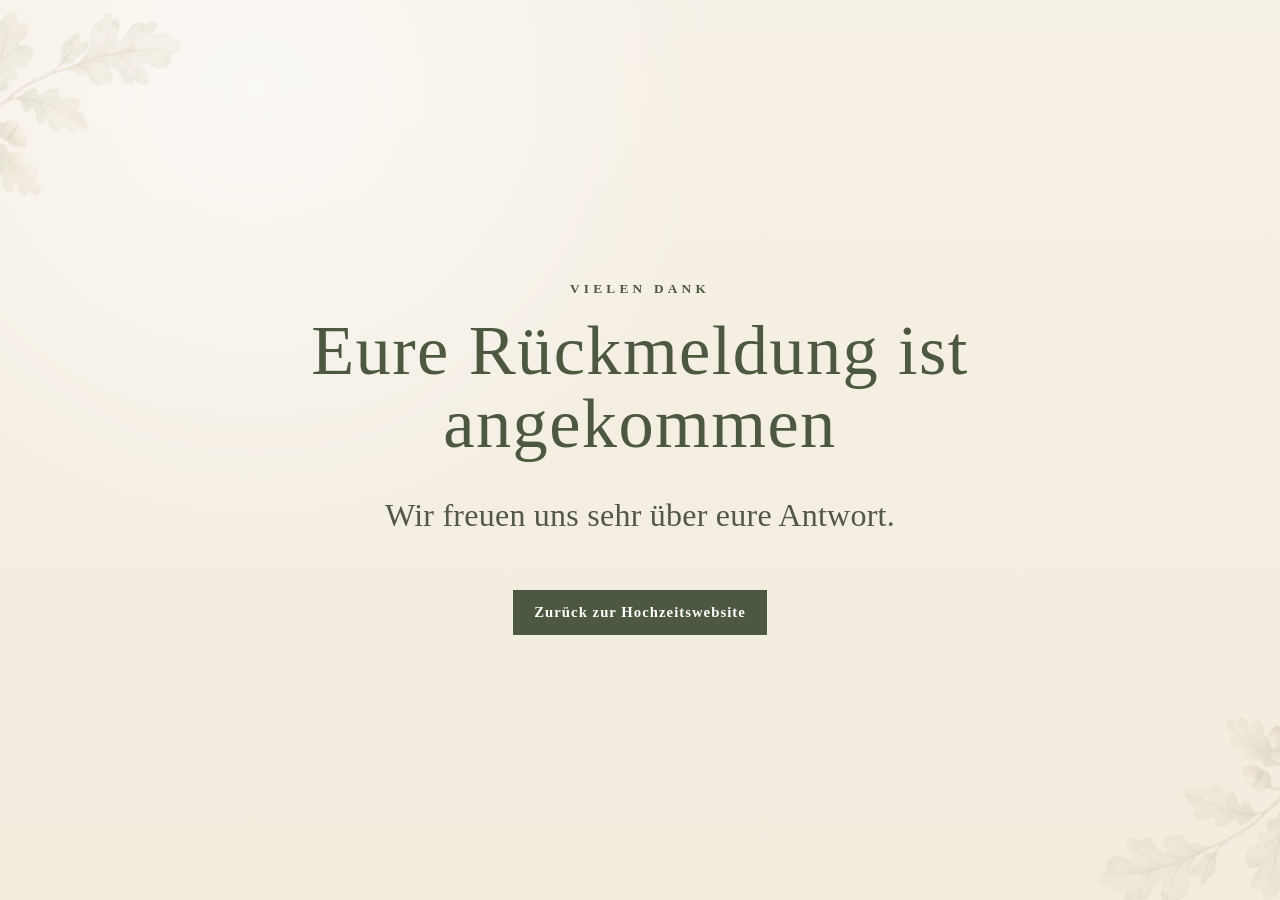
==== commit 1baa1a6c: "Update danke.html" ====
--- a/danke.html
+++ b/danke.html
@@ -1 +1 @@
-<!doctype html><html lang="de"><head><meta charset="utf-8"><meta name="viewport" content="width=device-width,initial-scale=1"><title>Vielen Dank | Swantje &amp; Sören</title><link rel="stylesheet" href="styles.css"></head><body><main class="section botanical" style="min-height:100vh;display:grid;place-items:center;text-align:center"><div class="narrow"><p class="kicker">Vielen Dank</p><h2>Eure Rückmeldung ist angekommen</h2><p class="lead">Wir freuen uns sehr über eure Rückmeldung.</p><a class="primary-button" href="index.html">Zurück zur Hochzeitswebsite</a></div></main></body></html>
+<!doctype html><html lang="de"><head><meta charset="utf-8"><meta name="viewport" content="width=device-width,initial-scale=1"><title>Vielen Dank | Swantje &amp; Sören</title><link rel="stylesheet" href="styles.css"></head><body><main class="section botanical" style="min-height:100vh;display:grid;place-items:center;text-align:center"><div class="narrow"><p class="kicker">Vielen Dank</p><h2>Eure Rückmeldung ist angekommen</h2><p class="lead">Wir freuen uns sehr über eure Antwort.</p><a class="primary-button" href="index.html">Zurück zur Hochzeitswebsite</a></div></main></body></html>
--- a/styles.css
+++ b/styles.css
@@ -13,3 +13,32 @@
 .rsvp-deadline{margin-top:12px!important;font-size:.92rem;color:var(--muted)}
 .rsvp-deadline strong{color:var(--olive);font-weight:600}
 @media(max-width:780px){.timeline:before{left:110px}.rsvp-intro{text-align:left}.rsvp-deadline{font-size:.88rem}}
+
+/* Save-the-Date watercolor redesign */
+:root{--cream:#f4eee2;--paper:#fbf7ee;--olive:#4d5841;--sage:#ebe9dc;--gold:#c6a356;--ink:#414637;--muted:#747567;--shadow:0 18px 45px rgba(73,72,53,.10)}
+body{background:var(--cream);background-image:radial-gradient(circle at 20% 10%,rgba(255,255,255,.58),transparent 36%),linear-gradient(rgba(255,255,255,.12),rgba(231,224,207,.12));letter-spacing:.015em}
+h1,h2,h3{color:var(--olive);font-weight:500}h2{font-size:clamp(2.8rem,5.5vw,5rem);letter-spacing:.02em}.kicker{color:var(--olive);letter-spacing:.32em;font-family:"Cormorant Garamond",Georgia,serif;font-size:.83rem}.lead{color:#525848}
+.site-header{background:rgba(246,241,231,.91);border-bottom:1px solid rgba(77,88,65,.13);box-shadow:0 5px 22px rgba(73,72,53,.05)}
+.oak-header{position:absolute;left:16px;top:2px;width:104px;height:72px;object-fit:contain;object-position:left center;opacity:.72;transform:rotate(-8deg)}
+.hero{min-height:92vh}.hero-shade{background:linear-gradient(rgba(41,48,35,.12),rgba(41,48,35,.55))}.hero-content{text-shadow:0 2px 22px rgba(0,0,0,.45)}.hero h1{color:#fff;font-size:clamp(4rem,10vw,8.4rem)}.hero-date{letter-spacing:.22em}.hero-copy{font-family:"Cormorant Garamond",Georgia,serif;font-size:clamp(1.15rem,2vw,1.45rem)}
+.section{padding-top:105px;padding-bottom:105px}.botanical{overflow:hidden}.botanical:before,.botanical:after{content:"";position:absolute;width:310px;height:310px;background:url("eichenzweig.png") center/contain no-repeat;opacity:.15;pointer-events:none}.botanical:before{left:-105px;top:-70px;transform:rotate(-20deg)}.botanical:after{right:-100px;bottom:-85px;transform:rotate(155deg)}
+.sage{background:#e9e8da}.countdown strong{color:var(--olive)}
+.timeline:before{background:rgba(77,88,65,.32)}.marker{background:var(--olive);box-shadow:0 0 0 6px #e9e8da}.marker-gold{background:var(--gold)}.location{border-left-color:var(--gold)}
+.photo-split,.gift-section{background:var(--paper)}.photo-copy,.gift-section>div{position:relative}.photo-copy:after,.gift-section>div:after{content:"";position:absolute;right:18px;bottom:10px;width:180px;height:180px;background:url("eichenzweig.png") center/contain no-repeat;opacity:.09;transform:rotate(145deg);pointer-events:none}
+.primary-button,.nav-rsvp{background:var(--olive);border-radius:0;letter-spacing:.07em}.secondary-link,.text-link{color:var(--olive)}
+.witnesses article,.rsvp-form{background:rgba(255,253,248,.82);box-shadow:var(--shadow);border:1px solid rgba(77,88,65,.09)}.witness-img{border-bottom-color:var(--gold)}
+.rsvp-intro{font-family:"Cormorant Garamond",Georgia,serif;font-size:1.2rem}.rsvp-deadline{font-family:Inter,Arial,sans-serif;letter-spacing:.04em}.rsvp-form input,.rsvp-form textarea{background:#fffdf8;border-color:#cbc8b8}
+footer{background:#434b39}.footer-mark{font-size:3rem}
+@media(max-width:780px){.oak-header{width:75px;height:60px;left:8px}.botanical:before,.botanical:after{width:210px;height:210px}.section{padding-top:76px;padding-bottom:76px}}
+
+/* RSVP + Timeline Feinschliff */
+.rsvp-deadline{font-size:1.16rem!important;line-height:1.55!important}
+.rsvp-deadline strong{color:#a64b45!important;font-size:1.08em!important;font-weight:600!important}
+.timeline:before{left:162px!important}
+.timeline article{grid-template-columns:130px 28px 1fr!important;gap:18px!important}
+.timeline .marker{justify-self:center!important;margin:7px 0 0!important}
+@media(max-width:780px){
+  .timeline:before{left:110px!important}
+  .timeline article{grid-template-columns:90px 20px 1fr!important;gap:10px!important}
+  .timeline .marker{justify-self:center!important;margin:7px 0 0!important}
+}
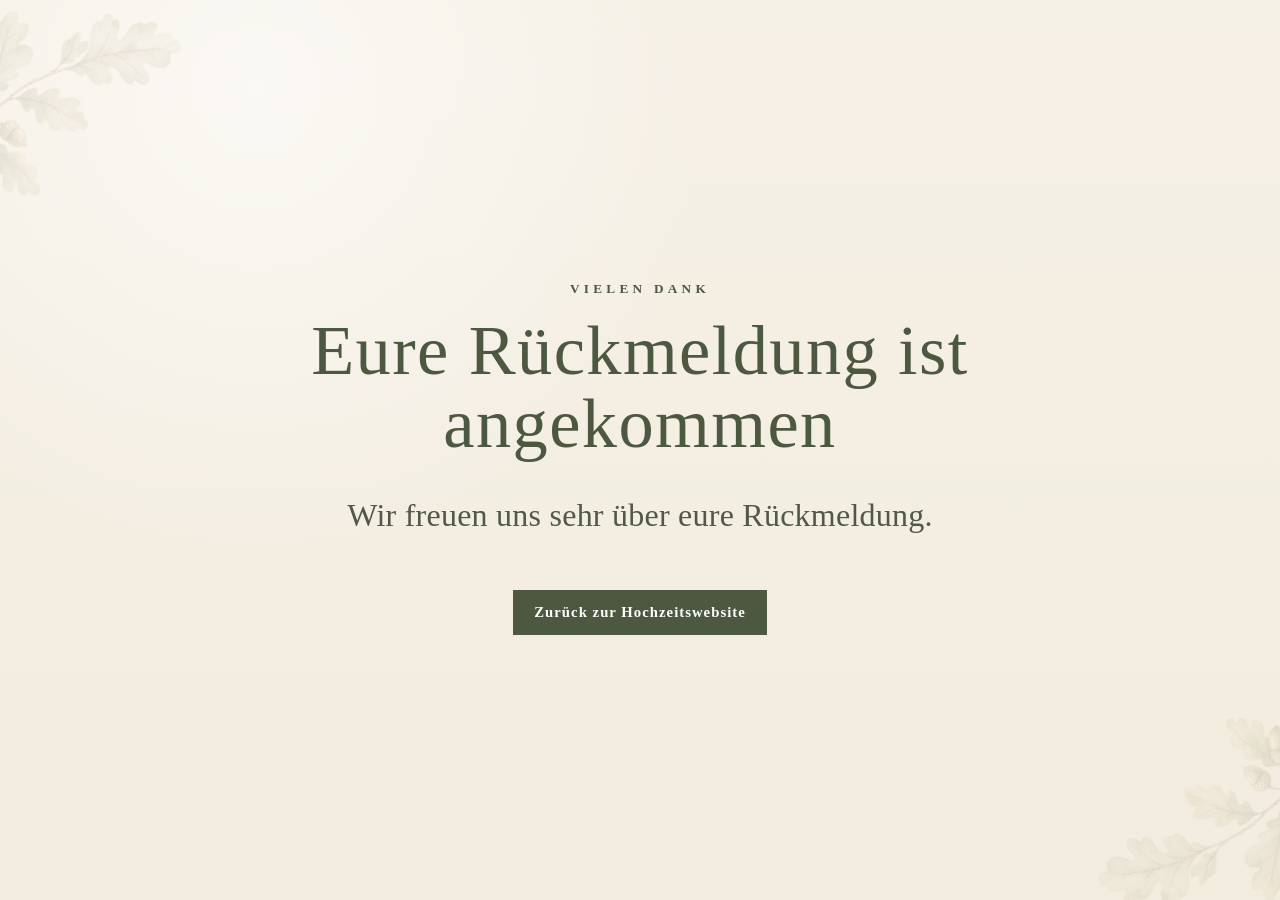
==== commit 163aab84: "Add files via upload" ====
--- a/danke.html
+++ b/danke.html
@@ -1 +1 @@
-<!doctype html><html lang="de"><head><meta charset="utf-8"><meta name="viewport" content="width=device-width,initial-scale=1"><title>Vielen Dank | Swantje &amp; Sören</title><link rel="stylesheet" href="styles.css"></head><body><main class="section botanical" style="min-height:100vh;display:grid;place-items:center;text-align:center"><div class="narrow"><p class="kicker">Vielen Dank</p><h2>Eure Rückmeldung ist angekommen</h2><p class="lead">Wir freuen uns sehr über eure Antwort.</p><a class="primary-button" href="index.html">Zurück zur Hochzeitswebsite</a></div></main></body></html>
+<!doctype html><html lang="de"><head><meta charset="utf-8"><meta name="viewport" content="width=device-width,initial-scale=1"><title>Vielen Dank | Swantje &amp; Sören</title><link rel="stylesheet" href="styles.css"></head><body><main class="section botanical" style="min-height:100vh;display:grid;place-items:center;text-align:center"><div class="narrow"><p class="kicker">Vielen Dank</p><h2>Eure Rückmeldung ist angekommen</h2><p class="lead">Wir freuen uns sehr über eure Rückmeldung.</p><a class="primary-button" href="index.html">Zurück zur Hochzeitswebsite</a></div></main></body></html>
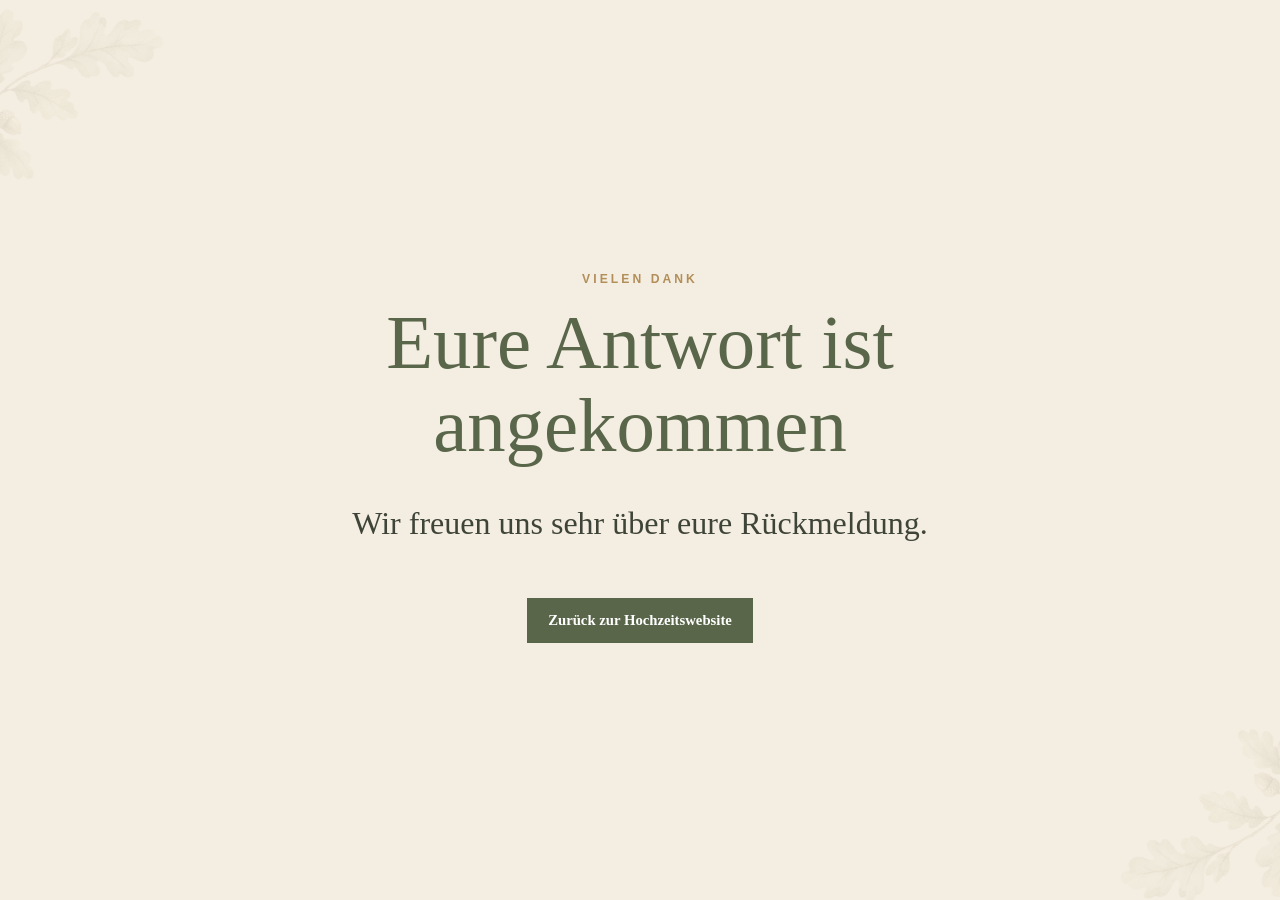
==== commit c07a804d: "Update danke.html" ====
--- a/danke.html
+++ b/danke.html
@@ -1 +1 @@
-<!doctype html><html lang="de"><head><meta charset="utf-8"><meta name="viewport" content="width=device-width,initial-scale=1"><title>Vielen Dank | Swantje &amp; Sören</title><link rel="stylesheet" href="styles.css"></head><body><main class="section botanical" style="min-height:100vh;display:grid;place-items:center;text-align:center"><div class="narrow"><p class="kicker">Vielen Dank</p><h2>Eure Rückmeldung ist angekommen</h2><p class="lead">Wir freuen uns sehr über eure Rückmeldung.</p><a class="primary-button" href="index.html">Zurück zur Hochzeitswebsite</a></div></main></body></html>
+<!doctype html><html lang="de"><head><meta charset="utf-8"><meta name="viewport" content="width=device-width,initial-scale=1"><title>Vielen Dank | Swantje &amp; Sören</title><link rel="stylesheet" href="styles.css"></head><body><main class="section botanical" style="min-height:100vh;display:grid;place-items:center;text-align:center"><div class="narrow"><p class="kicker">Vielen Dank</p><h2>Eure Antwort ist angekommen</h2><p class="lead">Wir freuen uns sehr über eure Rückmeldung.</p><a class="primary-button" href="index.html">Zurück zur Hochzeitswebsite</a></div></main></body></html>
--- a/styles.css
+++ b/styles.css
@@ -1,44 +1,15 @@
- :root{--cream:#f7f1e7;--paper:#fffdf9;--olive:#59664a;--sage:#e8ecdf;--gold:#b28e58;--ink:#3f4439;--muted:#6d7468;--shadow:0 20px 60px rgba(60,67,52,.13)}*{box-sizing:border-box}html{scroll-behavior:smooth}body{margin:0;background:var(--cream);color:var(--ink);font-family:Inter,Arial,sans-serif;line-height:1.7}img{display:block;max-width:100%}a{color:inherit}h1,h2,h3{font-family:"Cormorant Garamond",Georgia,serif;line-height:1.04;margin:.15em 0 .3em}h2{font-size:clamp(3rem,6vw,5.4rem);font-weight:500}h3{font-size:2rem}.kicker{text-transform:uppercase;letter-spacing:.24em;font-size:.75rem;font-weight:600;color:var(--gold)}.lead{font-family:"Cormorant Garamond",Georgia,serif;font-size:clamp(1.35rem,2.5vw,2rem);line-height:1.45}.center{text-align:center}.narrow{max-width:850px;margin:auto}.section{position:relative;padding:110px max(7vw,28px);scroll-margin-top:76px}.section-head{max-width:800px;margin:0 auto 55px;text-align:center}.site-header{height:76px;display:flex;align-items:center;justify-content:flex-end;position:fixed;inset:0 0 auto;z-index:20;padding:0 max(4vw,20px);background:rgba(247,241,231,.93);backdrop-filter:blur(14px);border-bottom:1px solid rgba(89,102,74,.14);overflow:hidden}.oak-header{position:absolute;left:28px;font:4rem Georgia;color:rgba(89,102,74,.15);transform:rotate(-18deg)}nav{display:flex;align-items:center;gap:23px}nav a{text-decoration:none;font-size:.86rem;font-weight:500}.nav-rsvp{background:var(--olive);color:#fff;padding:10px 15px}.menu-button{display:none;background:none;border:1px solid var(--olive);padding:7px 11px}.hero{min-height:100vh;position:relative;display:grid;place-items:center;text-align:center;color:#fff}.hero>img{position:absolute;inset:0;width:100%;height:100%;object-fit:cover;object-position:center 68%}.hero-shade{position:absolute;inset:0;background:linear-gradient(rgba(28,36,29,.18),rgba(28,36,29,.5))}.hero-content{position:relative;z-index:2;width:min(1100px,94%);padding-top:60px;text-shadow:0 2px 24px #0008}.hero h1{font-family:Parisienne,cursive;font-size:clamp(4rem,11vw,9rem);font-weight:400;white-space:nowrap}.hero h1 span{color:#e7c38e}.hero-date{font:clamp(1.6rem,3vw,2.3rem) "Cormorant Garamond";letter-spacing:.13em}.hero-copy{font-size:clamp(1rem,2vw,1.25rem)}.botanical:before,.botanical:after{content:"❧";position:absolute;font:8rem Georgia;color:rgba(89,102,74,.12)}.botanical:before{left:3%;top:25px;transform:rotate(-30deg)}.botanical:after{right:3%;bottom:25px;transform:rotate(150deg)}.countdown{display:flex;justify-content:center;gap:clamp(24px,7vw,80px);margin:45px 0}.countdown div{display:grid}.countdown strong{font:600 clamp(2.6rem,6vw,4.8rem) "Cormorant Garamond";color:var(--olive)}.countdown span{text-transform:uppercase;letter-spacing:.16em;font-size:.7rem}.sage{background:var(--sage)}.timeline{max-width:900px;margin:auto}.timeline article{display:grid;grid-template-columns:130px 28px 1fr;gap:18px;min-height:135px}.timeline time{font-weight:600;color:var(--olive)}.marker{width:14px;height:14px;border-radius:50%;background:var(--olive);position:relative;margin-top:7px}.marker:after{content:"";position:absolute;top:14px;left:6px;width:1px;height:125px;background:#b9c2ae}.timeline article:last-child .marker:after{display:none}.marker-gold{background:var(--gold)}.timeline p{margin:7px 0;color:var(--muted)}.location{border-left:2px solid var(--gold);padding-left:13px}.dress span{font-size:.7rem;text-transform:uppercase;letter-spacing:.12em;color:var(--gold);margin-right:8px}.text-link,.secondary-link{display:inline-block;margin-top:10px;color:var(--olive);font-weight:600;text-underline-offset:4px}.notice{max-width:900px;margin:35px auto 0;background:#f0e6d5;border-left:4px solid var(--gold);padding:22px 26px}.photo-split,.gift-section{display:grid;grid-template-columns:1.1fr .9fr;background:var(--paper)}.photo-split img,.gift-section img{width:100%;height:100%;min-height:660px;object-fit:cover}.photo-copy,.gift-section>div{padding:110px max(7vw,45px);display:flex;flex-direction:column;justify-content:center}.primary-button{display:inline-block;width:max-content;border:0;background:var(--olive);color:#fff;padding:14px 21px;text-decoration:none;font:600 .92rem Inter;cursor:pointer;margin-top:20px}.witnesses{display:grid;grid-template-columns:repeat(2,1fr);gap:28px;max-width:900px;margin:auto}.witnesses article{text-align:center;background:var(--paper);padding:26px;box-shadow:var(--shadow)}.witness-img{width:100%;height:330px;object-fit:cover;object-position:center;border-bottom:3px solid var(--gold);margin-bottom:22px}.witnesses a{color:var(--olive);font-weight:600;text-decoration:none}.gift-section img{order:2}.kids-box{max-width:850px;margin:0 auto 32px;text-align:center;background:#f0e6d5;padding:27px;border-left:4px solid var(--gold)}.deadline-box{max-width:900px;margin:35px auto;padding:35px;text-align:center;border:3px solid var(--gold);background:#fff}.deadline-box strong{display:block;font:600 clamp(1.8rem,4vw,3rem) "Cormorant Garamond";text-decoration:underline}.deadline-box span{display:block;font:600 clamp(2.5rem,6vw,5rem) "Cormorant Garamond";color:var(--olive)}.rsvp-form{max-width:850px;margin:auto;background:var(--paper);padding:clamp(28px,5vw,58px);box-shadow:var(--shadow)}.form-grid{display:grid;grid-template-columns:1fr 1fr;gap:22px}.form-grid label{font-weight:600;font-size:.9rem}.full{grid-column:1/-1}input,textarea{display:block;width:100%;margin-top:8px;padding:14px;border:1px solid #c9d0c1;font:inherit}fieldset{border:0;padding:3px 0}.choice,.consent{display:flex;gap:10px;align-items:flex-start;font-weight:400!important}.choice input,.consent input{width:auto}.consent{font-size:.78rem!important;color:var(--muted)}.form-note{font-size:.74rem;color:var(--muted)}.honeypot{position:absolute!important;left:-9999px!important}.hidden-by-group{display:none!important}footer{text-align:center;background:#37402f;color:#fff;padding:48px}.footer-mark{font:2.5rem Parisienne}.footer-mark i{color:var(--gold)}@media(max-width:780px){.site-header{height:68px}.oak-header{left:15px;font-size:3rem}.menu-button{display:block}nav{display:none;position:absolute;top:68px;left:0;right:0;background:var(--cream);padding:25px;flex-direction:column;align-items:stretch}nav.open{display:flex}.section{padding:82px 24px}.hero h1{white-space:normal;line-height:.95}.witnesses,.photo-split,.gift-section{grid-template-columns:1fr}.photo-split img,.gift-section img{min-height:360px}.photo-copy,.gift-section>div{padding:70px 28px}.gift-section img{order:0}.timeline article{grid-template-columns:90px 20px 1fr;gap:10px}.form-grid{grid-template-columns:1fr}.full{grid-column:1}.witness-img{height:300px}}
-
-/* 2026-10 clean fixes */
-html,body{height:auto;min-height:100%;overflow-x:hidden;overflow-y:auto}
-.site-header{overflow:visible}
-.timeline{position:relative}
-.timeline:before{content:"";position:absolute;top:7px;bottom:7px;left:161px;width:1px;background:#b9c2ae}
-.marker{z-index:1;box-shadow:0 0 0 5px var(--sage)}
-.marker:after{display:none!important}
-.parking-note{display:inline-block;margin-top:4px;font-size:.88em;font-style:italic;opacity:.78}
-.timeline .text-link{display:inline-block;margin:5px 0 8px}
-.rsvp-intro{max-width:760px;margin:0 auto 32px;text-align:center}
-.rsvp-deadline{margin-top:12px!important;font-size:.92rem;color:var(--muted)}
-.rsvp-deadline strong{color:var(--olive);font-weight:600}
-@media(max-width:780px){.timeline:before{left:110px}.rsvp-intro{text-align:left}.rsvp-deadline{font-size:.88rem}}
-
-/* Save-the-Date watercolor redesign */
-:root{--cream:#f4eee2;--paper:#fbf7ee;--olive:#4d5841;--sage:#ebe9dc;--gold:#c6a356;--ink:#414637;--muted:#747567;--shadow:0 18px 45px rgba(73,72,53,.10)}
-body{background:var(--cream);background-image:radial-gradient(circle at 20% 10%,rgba(255,255,255,.58),transparent 36%),linear-gradient(rgba(255,255,255,.12),rgba(231,224,207,.12));letter-spacing:.015em}
-h1,h2,h3{color:var(--olive);font-weight:500}h2{font-size:clamp(2.8rem,5.5vw,5rem);letter-spacing:.02em}.kicker{color:var(--olive);letter-spacing:.32em;font-family:"Cormorant Garamond",Georgia,serif;font-size:.83rem}.lead{color:#525848}
-.site-header{background:rgba(246,241,231,.91);border-bottom:1px solid rgba(77,88,65,.13);box-shadow:0 5px 22px rgba(73,72,53,.05)}
-.oak-header{position:absolute;left:16px;top:2px;width:104px;height:72px;object-fit:contain;object-position:left center;opacity:.72;transform:rotate(-8deg)}
-.hero{min-height:92vh}.hero-shade{background:linear-gradient(rgba(41,48,35,.12),rgba(41,48,35,.55))}.hero-content{text-shadow:0 2px 22px rgba(0,0,0,.45)}.hero h1{color:#fff;font-size:clamp(4rem,10vw,8.4rem)}.hero-date{letter-spacing:.22em}.hero-copy{font-family:"Cormorant Garamond",Georgia,serif;font-size:clamp(1.15rem,2vw,1.45rem)}
-.section{padding-top:105px;padding-bottom:105px}.botanical{overflow:hidden}.botanical:before,.botanical:after{content:"";position:absolute;width:310px;height:310px;background:url("eichenzweig.png") center/contain no-repeat;opacity:.15;pointer-events:none}.botanical:before{left:-105px;top:-70px;transform:rotate(-20deg)}.botanical:after{right:-100px;bottom:-85px;transform:rotate(155deg)}
-.sage{background:#e9e8da}.countdown strong{color:var(--olive)}
-.timeline:before{background:rgba(77,88,65,.32)}.marker{background:var(--olive);box-shadow:0 0 0 6px #e9e8da}.marker-gold{background:var(--gold)}.location{border-left-color:var(--gold)}
-.photo-split,.gift-section{background:var(--paper)}.photo-copy,.gift-section>div{position:relative}.photo-copy:after,.gift-section>div:after{content:"";position:absolute;right:18px;bottom:10px;width:180px;height:180px;background:url("eichenzweig.png") center/contain no-repeat;opacity:.09;transform:rotate(145deg);pointer-events:none}
-.primary-button,.nav-rsvp{background:var(--olive);border-radius:0;letter-spacing:.07em}.secondary-link,.text-link{color:var(--olive)}
-.witnesses article,.rsvp-form{background:rgba(255,253,248,.82);box-shadow:var(--shadow);border:1px solid rgba(77,88,65,.09)}.witness-img{border-bottom-color:var(--gold)}
-.rsvp-intro{font-family:"Cormorant Garamond",Georgia,serif;font-size:1.2rem}.rsvp-deadline{font-family:Inter,Arial,sans-serif;letter-spacing:.04em}.rsvp-form input,.rsvp-form textarea{background:#fffdf8;border-color:#cbc8b8}
-footer{background:#434b39}.footer-mark{font-size:3rem}
-@media(max-width:780px){.oak-header{width:75px;height:60px;left:8px}.botanical:before,.botanical:after{width:210px;height:210px}.section{padding-top:76px;padding-bottom:76px}}
-
-/* RSVP + Timeline Feinschliff */
-.rsvp-deadline{font-size:1.16rem!important;line-height:1.55!important}
-.rsvp-deadline strong{color:#a64b45!important;font-size:1.08em!important;font-weight:600!important}
-.timeline:before{left:162px!important}
-.timeline article{grid-template-columns:130px 28px 1fr!important;gap:18px!important}
-.timeline .marker{justify-self:center!important;margin:7px 0 0!important}
-@media(max-width:780px){
-  .timeline:before{left:110px!important}
-  .timeline article{grid-template-columns:90px 20px 1fr!important;gap:10px!important}
-  .timeline .marker{justify-self:center!important;margin:7px 0 0!important}
+:root{--cream:#f4eee2;--paper:#fffdf8;--olive:#59664a;--sage:#e8ecdf;--gold:#b28e58;--red:#a64b45;--ink:#3f4439;--muted:#6d7468;--shadow:0 18px 48px rgba(60,67,52,.12)}
+*{box-sizing:border-box}html{scroll-behavior:smooth;min-height:100%;overflow-x:hidden}body{margin:0;min-height:100%;overflow-x:hidden;background:var(--cream);color:var(--ink);font-family:Inter,Arial,sans-serif;line-height:1.7}img{display:block;max-width:100%}a{color:inherit}h1,h2,h3{font-family:"Cormorant Garamond",Georgia,serif;line-height:1.08;margin:.15em 0 .3em;color:var(--olive)}h2{font-size:clamp(3rem,6vw,5.2rem);font-weight:500}h3{font-size:2rem}.kicker{text-transform:uppercase;letter-spacing:.25em;font-size:.76rem;font-weight:600;color:var(--gold)}.lead{font-family:"Cormorant Garamond",Georgia,serif;font-size:clamp(1.35rem,2.5vw,2rem);line-height:1.45}.center{text-align:center}.narrow{max-width:850px;margin:auto}.section{position:relative;padding:105px max(7vw,28px);scroll-margin-top:76px}.section-head{max-width:800px;margin:0 auto 55px;text-align:center}.sage{background:var(--sage)}
+.site-header{height:76px;display:flex;align-items:center;justify-content:flex-end;position:fixed;inset:0 0 auto;z-index:50;padding:0 max(4vw,20px);background:rgba(247,241,231,.94);backdrop-filter:blur(14px);border-bottom:1px solid rgba(89,102,74,.14)}.oak-header{position:absolute;left:18px;top:4px;width:98px;height:68px;object-fit:contain;opacity:.7}.menu-button{display:none;background:transparent;border:1px solid var(--olive);padding:8px 12px;color:var(--ink);font:500 .9rem Inter}#nav{display:flex;align-items:center;gap:23px}#nav a{text-decoration:none;font-size:.86rem;font-weight:500}.nav-rsvp{background:var(--olive);color:#fff!important;padding:10px 15px}
+.hero{min-height:100vh;position:relative;display:grid;place-items:center;text-align:center;color:#fff}.hero>img{position:absolute;inset:0;width:100%;height:100%;object-fit:cover;object-position:center 68%}.hero-shade{position:absolute;inset:0;background:linear-gradient(rgba(28,36,29,.16),rgba(28,36,29,.52))}.hero-content{position:relative;z-index:2;width:min(1100px,94%);padding-top:60px;text-shadow:0 2px 24px rgba(0,0,0,.55)}.hero h1{font-family:Parisienne,cursive;font-size:clamp(4rem,11vw,9rem);font-weight:400;white-space:nowrap;color:#fff}.hero h1 span{color:#e7c38e}.hero-date{font:clamp(1.6rem,3vw,2.3rem) "Cormorant Garamond";letter-spacing:.13em}.hero-copy{font-size:clamp(1rem,2vw,1.25rem)}
+.botanical{overflow:hidden}.botanical:before,.botanical:after{content:"";position:absolute;width:285px;height:285px;background:url("eichenzweig.png") center/contain no-repeat;opacity:.11;pointer-events:none}.botanical:before{left:-100px;top:-65px;transform:rotate(-20deg)}.botanical:after{right:-100px;bottom:-75px;transform:rotate(155deg)}.countdown{display:flex;justify-content:center;gap:clamp(24px,7vw,80px);margin:45px 0}.countdown div{display:grid}.countdown strong{font:600 clamp(2.6rem,6vw,4.8rem) "Cormorant Garamond";color:var(--olive)}.countdown span{text-transform:uppercase;letter-spacing:.16em;font-size:.7rem}
+.timeline{position:relative;max-width:900px;margin:auto}.timeline:before{content:"";position:absolute;top:8px;bottom:8px;left:162px;width:1px;background:#b9c2ae}.timeline article{position:relative;display:grid;grid-template-columns:130px 28px 1fr;gap:18px;min-height:135px}.timeline time{font-weight:600;color:var(--olive)}.marker{position:relative;z-index:2;justify-self:center;width:14px;height:14px;border-radius:50%;background:var(--olive);margin-top:7px;box-shadow:0 0 0 5px var(--sage)}.marker-gold{background:var(--gold)}.timeline p{margin:7px 0;color:var(--muted)}.location{border-left:2px solid var(--gold);padding-left:13px}.parking-note{display:inline-block;margin-top:4px;font-size:.88em;font-style:italic;opacity:.78}.dress{margin-top:6px!important}.dress span{font-size:.7rem;text-transform:uppercase;letter-spacing:.12em;color:var(--gold);margin-right:8px}.text-link,.secondary-link{display:inline-block;margin-top:7px;color:var(--olive);font-weight:600;text-underline-offset:4px}.weather-note{margin:.35rem 0 0;font-size:.88rem;font-style:italic;color:var(--muted)}
+.photo-split,.gift-section{display:grid;grid-template-columns:1.1fr .9fr;background:var(--paper)}.photo-split img,.gift-section img{width:100%;height:100%;min-height:650px;object-fit:cover}.photo-copy,.gift-section>div{padding:105px max(7vw,45px);display:flex;flex-direction:column;justify-content:center}.primary-button{display:inline-block;width:max-content;border:0;background:var(--olive);color:#fff;padding:14px 21px;text-decoration:none;font:600 .92rem Inter;cursor:pointer;margin-top:20px}.secondary-link{margin-top:16px}.witnesses{display:grid;grid-template-columns:repeat(2,1fr);gap:28px;max-width:900px;margin:auto}.witnesses article{text-align:center;background:var(--paper);padding:26px;box-shadow:var(--shadow)}.witness-img{width:100%;height:330px;object-fit:cover;border-bottom:3px solid var(--gold);margin-bottom:22px}.witnesses a{color:var(--olive);font-weight:600;text-decoration:none}.gift-section img{order:2}
+.rsvp-intro{max-width:760px;margin:0 auto 32px;text-align:center}.rsvp-intro p{margin:0;line-height:1.7}.rsvp-deadline{margin-top:12px!important;font-size:1.16rem;line-height:1.55}.rsvp-deadline strong{color:var(--red);font-weight:600}.rsvp-form{max-width:850px;margin:auto;background:var(--paper);padding:clamp(28px,5vw,58px);box-shadow:var(--shadow)}.form-grid{display:grid;grid-template-columns:1fr 1fr;gap:22px}.form-grid label{font-weight:600;font-size:.9rem}.full{grid-column:1/-1}input,textarea{display:block;width:100%;margin-top:8px;padding:14px;border:1px solid #c9d0c1;font:inherit;background:#fff}fieldset{border:0;padding:3px 0}.choice,.consent{display:flex;gap:10px;align-items:flex-start;font-weight:400!important}.choice input,.consent input{width:auto;margin-top:7px}.consent{font-size:.78rem!important;color:var(--muted)}.submit-status{margin-top:14px;font-size:.88rem;color:var(--olive)}.hidden-by-group{display:none!important}footer{text-align:center;background:#37402f;color:#fff;padding:48px}.footer-mark{font:2.5rem Parisienne}.footer-mark i{color:var(--gold)}
+@media(max-width:780px){.site-header{height:68px}.oak-header{width:74px;height:58px;left:8px;top:5px}.menu-button{display:block}#nav{display:none;position:absolute;top:68px;left:0;right:0;background:var(--cream);padding:25px;flex-direction:column;align-items:stretch;box-shadow:0 15px 30px rgba(60,67,52,.15)}#nav.open{display:flex}.section{padding:82px 24px}.hero h1{white-space:normal;line-height:.95}.witnesses,.photo-split,.gift-section{grid-template-columns:1fr}.photo-split img,.gift-section img{min-height:360px}.photo-copy,.gift-section>div{padding:70px 28px}.gift-section img{order:0}.timeline:before{left:110px}.timeline article{grid-template-columns:90px 20px 1fr;gap:10px}.marker{width:12px;height:12px}.form-grid{grid-template-columns:1fr}.full{grid-column:1}.witness-img{height:300px}.rsvp-intro{text-align:left}}
+.weather-note {
+  margin: 0.35rem 0 0;
+  font-size: 0.88rem;
+  font-style: italic;
+  color: var(--muted);
 }
